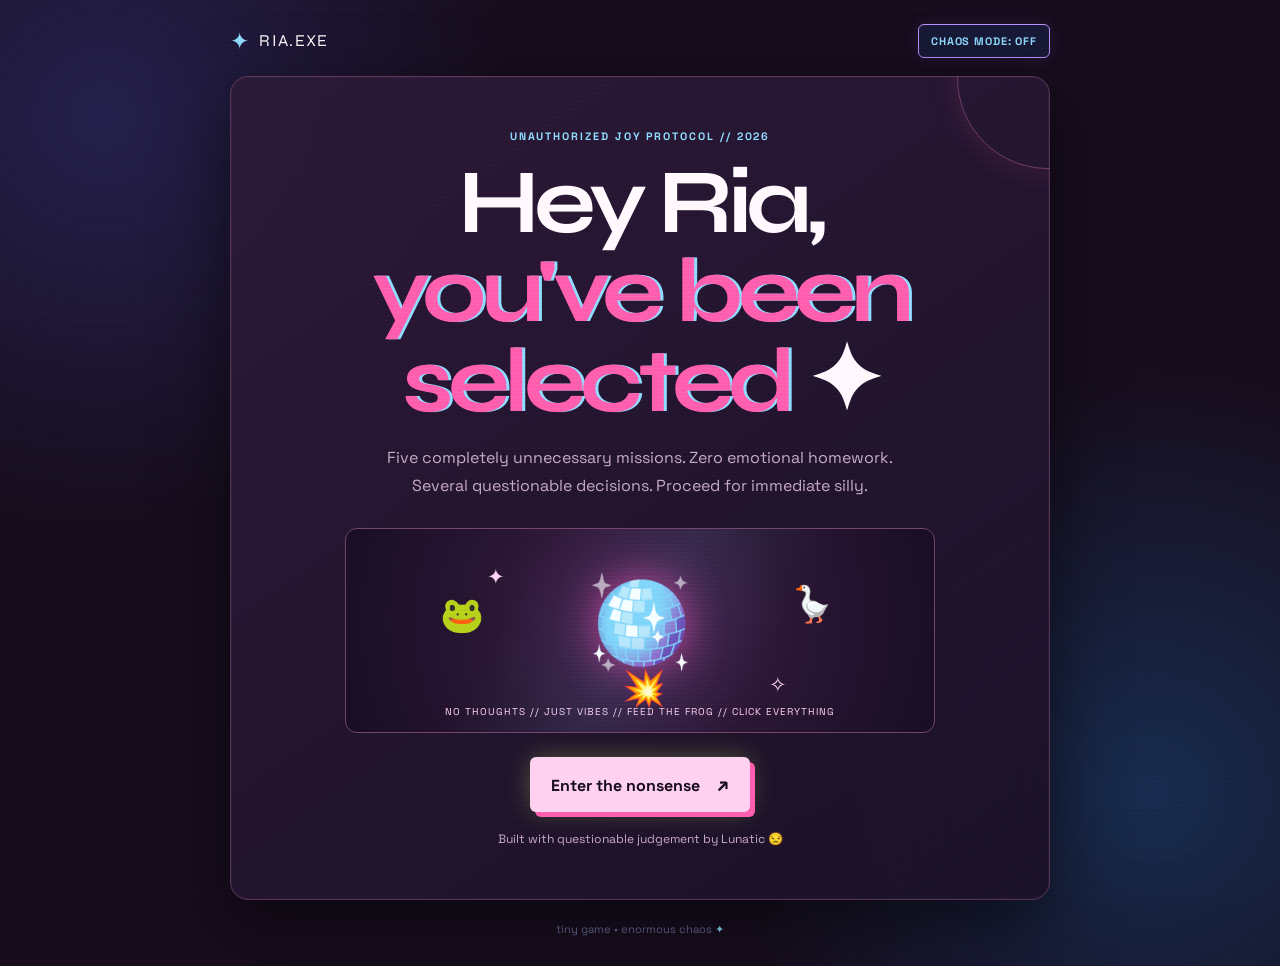
==== index.html @ 19b713a4 "something" ====
<!DOCTYPE html>
<html lang="en">
<head>
  <meta charset="UTF-8" />
  <meta name="viewport" content="width=device-width, initial-scale=1.0" />
  <meta name="theme-color" content="#090b18" />
  <title>Ria's Chaos Reset ✦</title>
  <link rel="stylesheet" href="style.css" />
</head>
<body>
  <div class="scanlines" aria-hidden="true"></div>
  <div class="floating-layer" aria-hidden="true" id="floatingLayer"></div>
  <main class="app">
    <header class="topbar">
      <div class="brand"><span class="brand-icon">✦</span><span>RIA.EXE</span></div>
      <button class="chaos-toggle" id="chaosBtn" type="button" aria-pressed="false">CHAOS MODE: OFF</button>
    </header>

    <section class="hero panel" id="intro">
      <div class="eyebrow">UNAUTHORIZED JOY PROTOCOL // 2026</div>
      <h1>Hey Ria,<br /><span class="glitch" data-text="you've been selected">you've been selected</span> <span class="wave">✦</span></h1>
      <p class="hero-copy">Five completely unnecessary missions. Zero emotional homework. Several questionable decisions. Proceed for immediate silly.</p>
      <div class="hero-art" aria-hidden="true">
        <span class="orbit orbit-one">✦</span><span class="orbit orbit-two">✧</span><span class="planet">🪩</span>
        <span class="hero-emoji e1">🐸</span><span class="hero-emoji e2">🪿</span><span class="hero-emoji e3">💥</span>
        <span class="ticker">NO THOUGHTS // JUST VIBES // FEED THE FROG // CLICK EVERYTHING</span>
      </div>
      <button class="primary" id="startBtn" type="button">Enter the nonsense <span>↗</span></button>
      <p class="tiny-note">Built with questionable judgement by Lunatic 😒</p>
    </section>

    <section class="game panel hidden" id="game">
      <div class="progress-wrap">
        <div class="progress-label"><span id="roundLabel">MISSION 1 OF 5</span><span id="scoreLabel">chaos: 0 ✦</span></div>
        <div class="progress-track"><div id="progressBar"></div></div>
      </div>
      <div class="game-content" id="gameContent"></div>
      <div class="feedback hidden" id="feedback" aria-live="polite"></div>
      <button class="primary hidden" id="nextBtn" type="button">Next questionable mission <span>→</span></button>
    </section>

    <section class="ending panel hidden" id="ending">
      <div class="ending-flower">🏆</div>
      <div class="eyebrow">OFFICIAL DOCUMENT // DO NOT FRAME</div>
      <h2>Ria survived the nonsense.</h2>
      <p class="ending-copy">Against all odds, you clicked things, fed a frog, and made it to the end. This legally questionable certificate confirms your elite status.</p>
      <div class="certificate">
        <div class="certificate-mark">✦ RIA.EXE ✦</div>
        <div class="certificate-title">CERTIFIED<br /><strong>CHAOS ICON</strong></div>
        <p>This certifies that <strong>Kadondi Maria Priscilla</strong> has demonstrated exceptional silliness, snack-based resilience, and advanced internet distraction skills.</p>
        <div class="signature"><span>Lunatic 😒</span><small>Chief Executive of Random Links</small></div>
      </div>
      <div class="link-zone">
        <div class="note-heading">Need another distraction?</div>
        <button class="secondary" id="randomLinkBtn" type="button">Deploy random link 🎲</button>
        <p id="linkStatus" class="link-status" aria-live="polite">The internet is waiting suspiciously.</p>
      </div>
      <p class="final-line">P.S. You are allowed to be a person, not a productivity app. ♡</p>
      <button class="secondary" id="replayBtn" type="button">Run it back ↻</button>
      <button class="text-button" id="confettiBtn" type="button">Cause a tiny incident ✨</button>
    </section>

    <footer>tiny game • enormous chaos <span>✦</span></footer>
  </main>
  <script src="script.js"></script>
</body>
</html>
---- style.css ----
@import url('https://fonts.googleapis.com/css2?family=Space+Grotesk:wght@400;500;600;700&family=Syne:wght@600;700;800&display=swap');

:root { --ink:#fff8fd; --muted:#c5a9c1; --pink:#ff5eae; --cyan:#8edcff; --lime:#ffd1f0; --purple:#b68cff; --bg:#170d1d; --panel:#24152c; --line:#583454; }
* { box-sizing:border-box; }
html { background:var(--bg); }
body { margin:0; min-height:100vh; color:var(--ink); font-family:'Space Grotesk',sans-serif; background:radial-gradient(circle at 8% 12%,#24204c 0,transparent 28%),radial-gradient(circle at 90% 82%,#172b4e 0,transparent 30%),var(--bg); overflow-x:hidden; }
body.chaos { animation:hue-shift 4s linear infinite; }
button { font:inherit; cursor:pointer; }
.scanlines { position:fixed; inset:0; pointer-events:none; z-index:4; opacity:.12; background:repeating-linear-gradient(0deg,transparent 0 3px,#fff 4px); mix-blend-mode:overlay; }
.app { width:min(820px,calc(100% - 28px)); margin:auto; padding:24px 0 30px; position:relative; z-index:1; }
.topbar { display:flex; align-items:center; justify-content:space-between; gap:12px; margin-bottom:18px; }
.brand { display:flex; gap:9px; align-items:center; font-family:'Syne',sans-serif; font-size:1.04rem; letter-spacing:.08em; }
.brand-icon { color:var(--cyan); font-size:1.45rem; animation:spin 6s linear infinite; }
.chaos-toggle { border:1px solid var(--purple); border-radius:6px; background:#171936; color:var(--cyan); padding:9px 12px; font-size:.68rem; font-weight:700; letter-spacing:.08em; box-shadow:0 0 15px #8e6dff22; }
.chaos-toggle.active { color:var(--bg); background:var(--lime); border-color:var(--lime); box-shadow:0 0 22px #c8ff5599; }
.panel { background:linear-gradient(145deg,#2c1938ee,#1a1027ee); border:1px solid var(--line); border-radius:18px; box-shadow:0 20px 70px #0008,0 0 0 1px #ffffff08 inset; padding:clamp(23px,5vw,52px); overflow:hidden; position:relative; }
.panel::before { content:''; position:absolute; width:180px; height:180px; right:-90px; top:-90px; border:1px solid #ff8ac955; border-radius:50%; box-shadow:0 0 30px #ff5eae22; pointer-events:none; }
.hero { text-align:center; }
.eyebrow { color:var(--cyan); font-size:.67rem; letter-spacing:.18em; font-weight:700; }
h1,h2 { font-family:'Syne',sans-serif; letter-spacing:-.06em; }
h1 { font-size:clamp(2.7rem,10vw,5.7rem); line-height:.98; margin:15px 0 18px; }
.glitch { color:var(--pink); position:relative; text-shadow:3px 0 var(--cyan); }
.hero-copy,.ending-copy { max-width:540px; margin:0 auto; color:var(--muted); line-height:1.75; }
.hero-art { height:205px; max-width:590px; margin:28px auto 24px; border:1px solid #704267; background:radial-gradient(circle at 50% 45%,#4a2454,#291633 48%,#180d25); border-radius:12px; position:relative; overflow:hidden; }
.hero-art::after { content:''; position:absolute; inset:0; background:linear-gradient(120deg,transparent 30%,#5de7ff12 50%,transparent 70%); animation:scan 3s linear infinite; }
.planet { position:absolute; inset:36px 0 auto; font-size:5.5rem; filter:drop-shadow(0 0 20px #ff4fb3aa); animation:float 3s ease-in-out infinite; }
.hero-emoji { position:absolute; z-index:1; font-size:2.2rem; animation:float 2.4s ease-in-out infinite; }.e1{left:16%;top:63px}.e2{right:17%;top:52px;animation-delay:.4s}.e3{left:47%;bottom:22px;animation-delay:.8s}
.orbit { position:absolute; color:var(--lime); font-size:1.3rem; animation:spin 5s linear infinite; }.orbit-one{left:24%;top:35px}.orbit-two{right:25%;bottom:34px;animation-direction:reverse}
.ticker { position:absolute; bottom:14px; left:0; width:100%; color:var(--lime); font-size:.62rem; letter-spacing:.1em; white-space:nowrap; animation:marquee 12s linear infinite; }
.primary,.secondary { border:0; border-radius:6px; padding:15px 21px; font-weight:700; transition:.18s; }
.primary { color:var(--bg); background:var(--lime); min-width:220px; box-shadow:5px 5px 0 var(--pink),0 0 25px #c8ff5544; }.primary span{margin-left:13px;font-size:1.2rem}.primary:hover,.secondary:hover{transform:translate(-2px,-2px);box-shadow:8px 8px 0 var(--pink),0 0 30px #c8ff5577}
.tiny-note,.final-line,.link-status { color:var(--muted); font-size:.76rem; }.tiny-note{margin:19px 0 0}.hidden{display:none!important}
.progress-label { display:flex; justify-content:space-between; gap:12px; color:var(--muted); font-size:.68rem; letter-spacing:.1em; font-weight:700; }.progress-track{height:8px;background:#1a1d39;margin-top:11px;border-radius:20px;overflow:hidden}.progress-track div{height:100%;background:linear-gradient(90deg,var(--pink),var(--cyan),var(--lime));transition:width .4s ease}
.game-content { padding:34px 0 22px; }.round-kicker{color:var(--pink);font-size:.7rem;letter-spacing:.13em;font-weight:700}.question{font-size:clamp(1.7rem,5vw,2.7rem);line-height:1.08;margin:11px 0}.hint{color:var(--muted);line-height:1.6;margin:0 0 24px}.choices{display:grid;grid-template-columns:repeat(2,minmax(0,1fr));gap:13px}.choice{min-height:94px;text-align:left;padding:17px;border-radius:9px;border:1px solid var(--line);color:var(--ink);background:#151832;transition:.18s;line-height:1.4}.choice:hover{border-color:var(--cyan);background:#1b2143;transform:translateY(-3px);box-shadow:0 9px 0 #5de7ff22}.choice .emoji{display:block;font-size:1.8rem;margin-bottom:8px}.choice.selected{border-color:var(--lime);box-shadow:inset 0 0 0 1px var(--lime),0 0 16px #c8ff5533}
.feedback{background:#181b39;border:1px solid #ff4fb366;border-left:4px solid var(--pink);padding:16px 18px;line-height:1.6;margin:0 0 20px;animation:pop .25s ease-out}.feedback strong{color:var(--lime)}#nextBtn{display:block;margin-left:auto}
.mini-game{background:#0d1022;border:1px dashed #5de7ff66;border-radius:12px;padding:25px;text-align:center}.tap-target{border:2px solid var(--pink);border-radius:50%;background:#27204d;font-size:4rem;width:130px;height:130px;box-shadow:0 0 25px #ff4fb366;transition:.1s}.tap-target:active{transform:scale(.84) rotate(-8deg)}.tap-count{margin-top:14px;color:var(--cyan);font-size:.85rem}
.meter{height:16px;background:#202343;border-radius:4px;overflow:hidden;margin:22px 0 12px}.meter div{height:100%;width:0;background:linear-gradient(90deg,var(--pink),var(--lime));transition:width .2s}.meter-label{color:var(--muted);font-size:.8rem}
.reaction-zone{height:150px;position:relative;background:#0b0d1c;border-radius:9px;border:1px solid var(--line);margin-top:16px}.reaction-btn{position:absolute;border:0;border-radius:50%;background:var(--pink);font-size:1.8rem;width:70px;height:70px;box-shadow:0 0 20px #ff4fb399}
.certificate{margin:24px auto;background:#151832;border:2px solid var(--lime);padding:25px;max-width:570px;box-shadow:8px 8px 0 #ff4fb3;transform:rotate(-1deg)}.certificate-mark{color:var(--cyan);font-size:.7rem;letter-spacing:.18em}.certificate-title{font-family:'Syne',sans-serif;font-size:2rem;color:var(--pink);margin:18px 0}.certificate-title strong{color:var(--lime)}.certificate p{color:var(--muted);line-height:1.7}.signature{border-top:1px solid var(--line);margin-top:20px;padding-top:13px;text-align:right}.signature span{display:block;color:var(--pink);font-family:'Syne',sans-serif}.signature small{color:var(--muted)}
.link-zone{border-top:1px solid var(--line);padding-top:20px;margin-top:32px}.note-heading{font-weight:700;color:var(--cyan);margin-bottom:13px}.secondary{background:var(--purple);color:white;box-shadow:5px 5px 0 var(--cyan)}.link-status{min-height:18px}.text-button{display:block;margin:14px auto 0;border:0;background:transparent;color:var(--pink);font-weight:700;padding:10px}footer{text-align:center;color:#666b93;font-size:.7rem;padding:22px 0 0}footer span{color:var(--cyan)}.petal{position:fixed;top:-30px;pointer-events:none;z-index:5;animation:fall linear forwards}
+@keyframes float{0%,100%{transform:translateY(0)}50%{transform:translateY(-10px)}}@keyframes pop{from{opacity:0;transform:translateY(8px)}to{opacity:1;transform:translateY(0)}}@keyframes fall{to{transform:translateY(110vh) rotate(620deg);opacity:0}}@keyframes spin{to{transform:rotate(360deg)}}@keyframes scan{to{transform:translateX(100%)}}@keyframes marquee{to{transform:translateX(-20%)}}@keyframes hue-shift{0%,100%{filter:hue-rotate(0)}50%{filter:hue-rotate(35deg)}}
+@media(max-width:520px){.app{width:min(100% - 18px,820px);padding-top:15px}.topbar{align-items:flex-start}.chaos-toggle{font-size:.58rem;padding:8px}.panel{padding:24px 17px;border-radius:13px}h1{font-size:clamp(2.5rem,13vw,4rem)}.hero-art{height:170px}.planet{font-size:4.5rem}.choices{grid-template-columns:1fr}.choice{min-height:78px}.certificate{padding:19px;box-shadow:5px 5px 0 #ff4fb3}.certificate-title{font-size:1.55rem}.reaction-zone{height:180px}}
+@media(prefers-reduced-motion:reduce){*,*::before,*::after{animation-duration:.01ms!important;transition-duration:.01ms!important}}
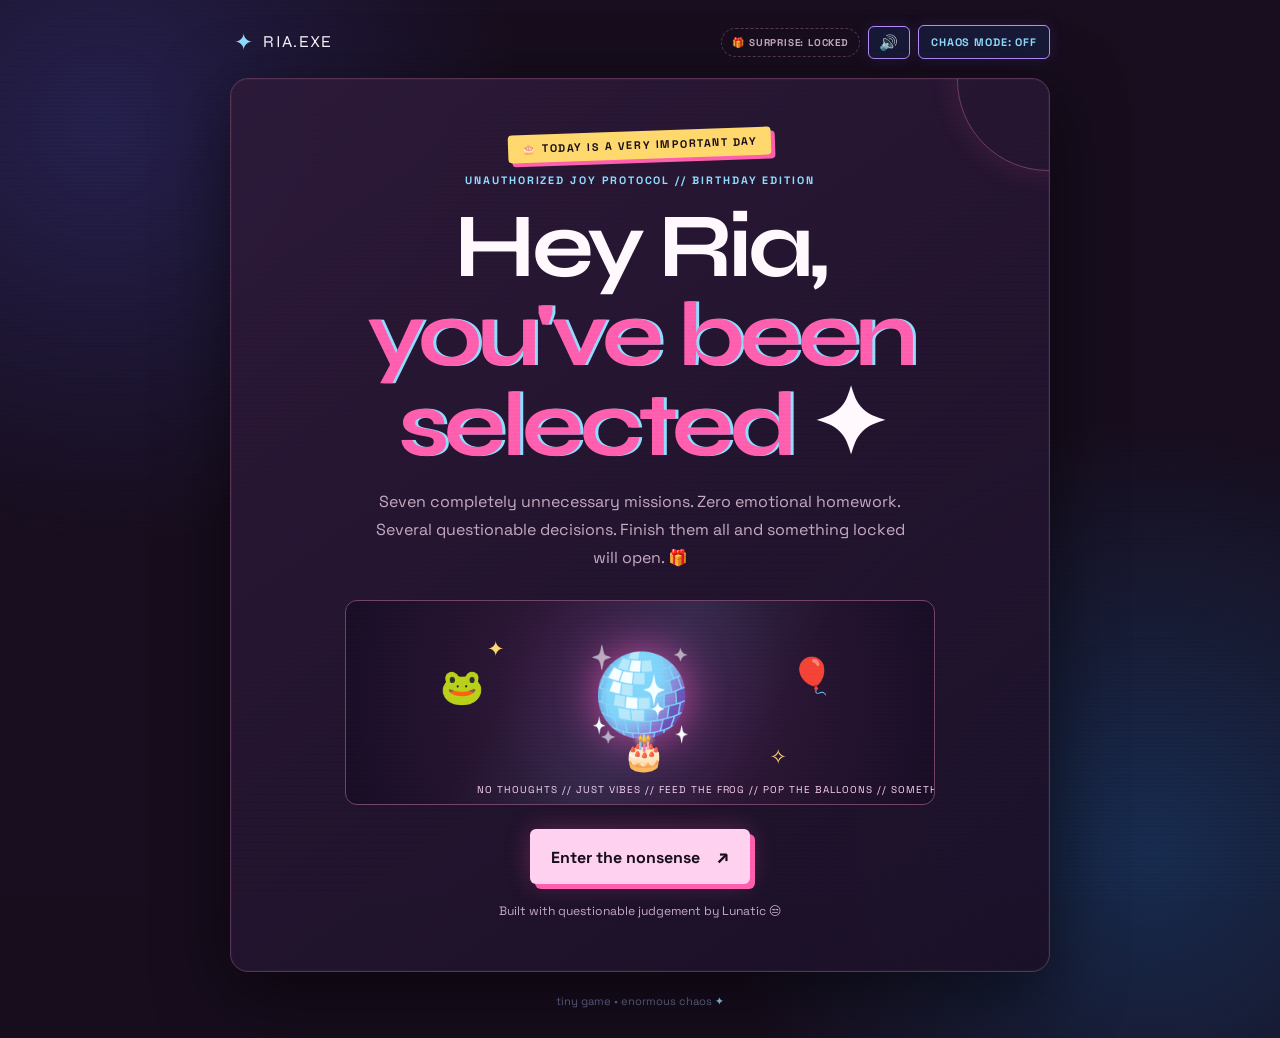
==== commit 42636774: "ria bd addition" ====
--- a/index.html
+++ b/index.html
@@ -3,35 +3,44 @@
 <head>
   <meta charset="UTF-8" />
   <meta name="viewport" content="width=device-width, initial-scale=1.0" />
-  <meta name="theme-color" content="#090b18" />
-  <title>Ria's Chaos Reset ✦</title>
+  <meta name="theme-color" content="#170d1d" />
+  <title>Ria's Birthday Chaos Reset 🎂✦</title>
   <link rel="stylesheet" href="style.css" />
 </head>
 <body>
   <div class="scanlines" aria-hidden="true"></div>
   <div class="floating-layer" aria-hidden="true" id="floatingLayer"></div>
+  <canvas id="fx" aria-hidden="true"></canvas>
+
   <main class="app">
     <header class="topbar">
-      <div class="brand"><span class="brand-icon">✦</span><span>RIA.EXE</span></div>
-      <button class="chaos-toggle" id="chaosBtn" type="button" aria-pressed="false">CHAOS MODE: OFF</button>
+      <button class="brand" id="brandBtn" type="button" aria-label="RIA.EXE"><span class="brand-icon">✦</span><span>RIA.EXE</span></button>
+      <div class="topbar-right">
+        <span class="chip" id="giftChip">🎁 SURPRISE: LOCKED</span>
+        <button class="icon-btn" id="soundBtn" type="button" aria-pressed="false" aria-label="Toggle sound" title="Sound on/off">🔊</button>
+        <button class="chaos-toggle" id="chaosBtn" type="button" aria-pressed="false">CHAOS MODE: OFF</button>
+      </div>
     </header>
 
+    <!-- INTRO -->
     <section class="hero panel" id="intro">
-      <div class="eyebrow">UNAUTHORIZED JOY PROTOCOL // 2026</div>
-      <h1>Hey Ria,<br /><span class="glitch" data-text="you've been selected">you've been selected</span> <span class="wave">✦</span></h1>
-      <p class="hero-copy">Five completely unnecessary missions. Zero emotional homework. Several questionable decisions. Proceed for immediate silly.</p>
+      <div class="ribbon">🎂 TODAY IS A VERY IMPORTANT DAY</div>
+      <div class="eyebrow">UNAUTHORIZED JOY PROTOCOL // BIRTHDAY EDITION</div>
+      <h1>Hey Ria,<br /><span class="glitch">you've been selected</span> <span class="wave">✦</span></h1>
+      <p class="hero-copy">Seven completely unnecessary missions. Zero emotional homework. Several questionable decisions. Finish them all and something locked will open. 🎁</p>
       <div class="hero-art" aria-hidden="true">
         <span class="orbit orbit-one">✦</span><span class="orbit orbit-two">✧</span><span class="planet">🪩</span>
-        <span class="hero-emoji e1">🐸</span><span class="hero-emoji e2">🪿</span><span class="hero-emoji e3">💥</span>
-        <span class="ticker">NO THOUGHTS // JUST VIBES // FEED THE FROG // CLICK EVERYTHING</span>
+        <span class="hero-emoji e1">🐸</span><span class="hero-emoji e2">🎈</span><span class="hero-emoji e3">🎂</span>
+        <span class="ticker">NO THOUGHTS // JUST VIBES // FEED THE FROG // POP THE BALLOONS // SOMETHING IS LOCKED 🎁 // CLICK EVERYTHING</span>
       </div>
       <button class="primary" id="startBtn" type="button">Enter the nonsense <span>↗</span></button>
       <p class="tiny-note">Built with questionable judgement by Lunatic 😒</p>
     </section>
 
+    <!-- MISSIONS -->
     <section class="game panel hidden" id="game">
       <div class="progress-wrap">
-        <div class="progress-label"><span id="roundLabel">MISSION 1 OF 5</span><span id="scoreLabel">chaos: 0 ✦</span></div>
+        <div class="progress-label"><span id="roundLabel">MISSION 1 OF 7</span><span id="scoreLabel">chaos: 0 ✦</span></div>
         <div class="progress-track"><div id="progressBar"></div></div>
       </div>
       <div class="game-content" id="gameContent"></div>
@@ -39,29 +48,68 @@
       <button class="primary hidden" id="nextBtn" type="button">Next questionable mission <span>→</span></button>
     </section>
 
-    <section class="ending panel hidden" id="ending">
-      <div class="ending-flower">🏆</div>
-      <div class="eyebrow">OFFICIAL DOCUMENT // DO NOT FRAME</div>
-      <h2>Ria survived the nonsense.</h2>
-      <p class="ending-copy">Against all odds, you clicked things, fed a frog, and made it to the end. This legally questionable certificate confirms your elite status.</p>
-      <div class="certificate">
-        <div class="certificate-mark">✦ RIA.EXE ✦</div>
-        <div class="certificate-title">CERTIFIED<br /><strong>CHAOS ICON</strong></div>
-        <p>This certifies that <strong>Kadondi Maria Priscilla</strong> has demonstrated exceptional silliness, snack-based resilience, and advanced internet distraction skills.</p>
-        <div class="signature"><span>Lunatic 😒</span><small>Chief Executive of Random Links</small></div>
+    <!-- SURPRISE: GIFT + CAKE -->
+    <section class="gift panel hidden" id="gift">
+      <div id="giftStage">
+        <div class="eyebrow">SURPRISE PROTOCOL // CLEARANCE GRANTED</div>
+        <h2>You unlocked something. 🔓</h2>
+        <p class="hero-copy">All seven missions complete. The file is locked with a very serious ribbon. Tap the box to open it.</p>
+        <button class="giftbox" id="giftBox" type="button" data-level="0" aria-label="Open the gift">🎁</button>
+        <div class="tap-count" id="giftCount">tap to open · 0 / 3</div>
       </div>
-      <div class="link-zone">
-        <div class="note-heading">Need another distraction?</div>
-        <button class="secondary" id="randomLinkBtn" type="button">Deploy random link 🎲</button>
-        <p id="linkStatus" class="link-status" aria-live="polite">The internet is waiting suspiciously.</p>
+
+      <div id="cakeStage" class="hidden">
+        <div class="eyebrow">OFFICIAL BIRTHDAY PROCEDURE</div>
+        <h2 id="cakeTitle">Make a wish, Ria. 🕯️</h2>
+        <div class="cake" id="cake" aria-label="Birthday cake">
+          <div class="candles" id="candles"></div>
+          <div class="tier t1"></div>
+          <div class="tier t2"></div>
+          <div class="tier t3"></div>
+          <div class="plate"></div>
+        </div>
+        <p class="hero-copy" id="cakeHint">Tap each candle to blow it out. Or press the mic button and blow for real.</p>
+        <button class="secondary" id="micBtn" type="button">Blow for real 🎤</button>
       </div>
-      <p class="final-line">P.S. You are allowed to be a person, not a productivity app. ♡</p>
-      <button class="secondary" id="replayBtn" type="button">Run it back ↻</button>
-      <button class="text-button" id="confettiBtn" type="button">Cause a tiny incident ✨</button>
+    </section>
+
+    <!-- PARTY -->
+    <section class="party panel hidden" id="party">
+      <div class="ending-flower">🎉</div>
+      <div class="eyebrow">TRANSMISSION FROM LUNATIC // PRIORITY: MAXIMUM</div>
+      <h2 id="partyTitle">Happy Birthday, Ria!</h2>
+      <div class="letter" id="letter" aria-live="polite" title="Tap to skip the typing"></div>
+
+      <div id="partyRest" class="hidden">
+        <div class="note-heading">🎟️ Your birthday vouchers <small>(tap to redeem)</small></div>
+        <div class="vouchers" id="vouchers"></div>
+
+        <div class="certificate">
+          <div class="certificate-mark">✦ RIA.EXE ✦ BIRTHDAY EDITION ✦</div>
+          <div class="certificate-title">CERTIFIED<br /><strong>CHAOS ICON</strong></div>
+          <p id="certText"></p>
+          <div class="signature"><span>Lunatic 😒</span><small>Chief Executive of Random Links</small></div>
+        </div>
+
+        <div class="link-zone">
+          <div class="note-heading">Need another distraction?</div>
+          <button class="secondary" id="randomLinkBtn" type="button">Deploy random link 🎲</button>
+          <p id="linkStatus" class="link-status" aria-live="polite">The internet is waiting suspiciously.</p>
+        </div>
+
+        <p class="final-line">P.S. You are allowed to be a person, not a productivity app. ♡</p>
+        <div class="btn-row">
+          <button class="secondary" id="songBtn" type="button">Play the song 🎵</button>
+          <button class="secondary" id="fireworksBtn" type="button">Fireworks 🎆</button>
+          <button class="secondary" id="replayBtn" type="button">Run it back ↻</button>
+        </div>
+        <button class="text-button" id="confettiBtn" type="button">Cause a tiny incident ✨</button>
+      </div>
     </section>
 
     <footer>tiny game • enormous chaos <span>✦</span></footer>
   </main>
+  <noscript><p style="color:#fff;text-align:center">This little game needs JavaScript. Please enable it. 🐸</p></noscript>
   <script src="script.js"></script>
 </body>
 </html>
--- a/style.css
+++ b/style.css
@@ -1,43 +1,208 @@
 @import url('https://fonts.googleapis.com/css2?family=Space+Grotesk:wght@400;500;600;700&family=Syne:wght@600;700;800&display=swap');
 
-:root { --ink:#fff8fd; --muted:#c5a9c1; --pink:#ff5eae; --cyan:#8edcff; --lime:#ffd1f0; --purple:#b68cff; --bg:#170d1d; --panel:#24152c; --line:#583454; }
+:root {
+  --ink:#fff8fd; --muted:#c5a9c1; --pink:#ff5eae; --cyan:#8edcff; --lime:#ffd1f0;
+  --purple:#b68cff; --gold:#ffd86b; --bg:#170d1d; --panel:#24152c; --line:#583454;
+}
 * { box-sizing:border-box; }
 html { background:var(--bg); }
-body { margin:0; min-height:100vh; color:var(--ink); font-family:'Space Grotesk',sans-serif; background:radial-gradient(circle at 8% 12%,#24204c 0,transparent 28%),radial-gradient(circle at 90% 82%,#172b4e 0,transparent 30%),var(--bg); overflow-x:hidden; }
-body.chaos { animation:hue-shift 4s linear infinite; }
-button { font:inherit; cursor:pointer; }
-.scanlines { position:fixed; inset:0; pointer-events:none; z-index:4; opacity:.12; background:repeating-linear-gradient(0deg,transparent 0 3px,#fff 4px); mix-blend-mode:overlay; }
+body {
+  margin:0; min-height:100vh; color:var(--ink); overflow-x:hidden;
+  font-family:'Space Grotesk',system-ui,sans-serif;
+  background:radial-gradient(circle at 8% 12%,#24204c 0,transparent 28%),
+             radial-gradient(circle at 90% 82%,#172b4e 0,transparent 30%),var(--bg);
+}
+/* hue-shift goes on .app (not body) so fixed-position effects keep working */
+body.chaos .app { animation:hue-shift 4s linear infinite; }
+body.chaos .choice:nth-child(odd), body.chaos .mcard:nth-child(3n) { animation:wiggle .5s ease-in-out infinite; }
+button { font:inherit; cursor:pointer; color:inherit; }
+button:focus-visible { outline:3px solid var(--cyan); outline-offset:3px; }
+.hidden { display:none !important; }
+
+.scanlines { position:fixed; inset:0; pointer-events:none; z-index:4; opacity:.08;
+  background:repeating-linear-gradient(0deg,transparent 0 3px,#fff 4px); mix-blend-mode:overlay; }
+#fx { position:fixed; inset:0; width:100vw; height:100vh; pointer-events:none; z-index:6; }
+.petal { position:fixed; top:-30px; pointer-events:none; z-index:5; animation:fall linear forwards; }
+
 .app { width:min(820px,calc(100% - 28px)); margin:auto; padding:24px 0 30px; position:relative; z-index:1; }
-.topbar { display:flex; align-items:center; justify-content:space-between; gap:12px; margin-bottom:18px; }
-.brand { display:flex; gap:9px; align-items:center; font-family:'Syne',sans-serif; font-size:1.04rem; letter-spacing:.08em; }
+
+/* top bar */
+.topbar { display:flex; align-items:center; justify-content:space-between; gap:10px; margin-bottom:18px; flex-wrap:wrap; }
+.topbar-right { display:flex; align-items:center; gap:8px; flex-wrap:wrap; }
+.brand { display:flex; gap:9px; align-items:center; font-family:'Syne',sans-serif; font-size:1.04rem; letter-spacing:.08em; background:none; border:0; padding:4px; }
 .brand-icon { color:var(--cyan); font-size:1.45rem; animation:spin 6s linear infinite; }
-.chaos-toggle { border:1px solid var(--purple); border-radius:6px; background:#171936; color:var(--cyan); padding:9px 12px; font-size:.68rem; font-weight:700; letter-spacing:.08em; box-shadow:0 0 15px #8e6dff22; }
-.chaos-toggle.active { color:var(--bg); background:var(--lime); border-color:var(--lime); box-shadow:0 0 22px #c8ff5599; }
-.panel { background:linear-gradient(145deg,#2c1938ee,#1a1027ee); border:1px solid var(--line); border-radius:18px; box-shadow:0 20px 70px #0008,0 0 0 1px #ffffff08 inset; padding:clamp(23px,5vw,52px); overflow:hidden; position:relative; }
+.chip { font-size:.62rem; letter-spacing:.08em; font-weight:700; color:var(--muted); border:1px dashed var(--line); border-radius:99px; padding:7px 10px; white-space:nowrap; }
+.chip.open { color:var(--bg); background:var(--gold); border:1px solid var(--gold); animation:pop .4s ease-out; }
+.icon-btn, .chaos-toggle { border:1px solid var(--purple); border-radius:6px; background:#171936; color:var(--cyan); padding:9px 12px; font-size:.68rem; font-weight:700; letter-spacing:.08em; box-shadow:0 0 15px #8e6dff22; }
+.icon-btn { font-size:.95rem; padding:6px 10px; }
+.chaos-toggle.active { color:var(--bg); background:var(--lime); border-color:var(--lime); box-shadow:0 0 22px #ff5eae88; }
+
+/* panels */
+.panel { background:linear-gradient(145deg,#2c1938ee,#1a1027ee); border:1px solid var(--line); border-radius:18px;
+  box-shadow:0 20px 70px #0008,0 0 0 1px #ffffff08 inset; padding:clamp(23px,5vw,52px); overflow:hidden; position:relative; }
 .panel::before { content:''; position:absolute; width:180px; height:180px; right:-90px; top:-90px; border:1px solid #ff8ac955; border-radius:50%; box-shadow:0 0 30px #ff5eae22; pointer-events:none; }
-.hero { text-align:center; }
+.hero, .gift, .party { text-align:center; }
 .eyebrow { color:var(--cyan); font-size:.67rem; letter-spacing:.18em; font-weight:700; }
-h1,h2 { font-family:'Syne',sans-serif; letter-spacing:-.06em; }
+.ribbon { display:inline-block; margin-bottom:14px; padding:7px 14px; font-size:.68rem; letter-spacing:.14em; font-weight:700; color:var(--bg); background:var(--gold); border-radius:4px; box-shadow:4px 4px 0 var(--pink); transform:rotate(-2deg); }
+h1,h2,h3 { font-family:'Syne',sans-serif; letter-spacing:-.05em; }
 h1 { font-size:clamp(2.7rem,10vw,5.7rem); line-height:.98; margin:15px 0 18px; }
+h2 { font-size:clamp(1.7rem,5vw,2.7rem); line-height:1.08; margin:11px 0; }
 .glitch { color:var(--pink); position:relative; text-shadow:3px 0 var(--cyan); }
-.hero-copy,.ending-copy { max-width:540px; margin:0 auto; color:var(--muted); line-height:1.75; }
+.hero-copy { max-width:540px; margin:0 auto 14px; color:var(--muted); line-height:1.75; }
+
 .hero-art { height:205px; max-width:590px; margin:28px auto 24px; border:1px solid #704267; background:radial-gradient(circle at 50% 45%,#4a2454,#291633 48%,#180d25); border-radius:12px; position:relative; overflow:hidden; }
 .hero-art::after { content:''; position:absolute; inset:0; background:linear-gradient(120deg,transparent 30%,#5de7ff12 50%,transparent 70%); animation:scan 3s linear infinite; }
 .planet { position:absolute; inset:36px 0 auto; font-size:5.5rem; filter:drop-shadow(0 0 20px #ff4fb3aa); animation:float 3s ease-in-out infinite; }
-.hero-emoji { position:absolute; z-index:1; font-size:2.2rem; animation:float 2.4s ease-in-out infinite; }.e1{left:16%;top:63px}.e2{right:17%;top:52px;animation-delay:.4s}.e3{left:47%;bottom:22px;animation-delay:.8s}
-.orbit { position:absolute; color:var(--lime); font-size:1.3rem; animation:spin 5s linear infinite; }.orbit-one{left:24%;top:35px}.orbit-two{right:25%;bottom:34px;animation-direction:reverse}
-.ticker { position:absolute; bottom:14px; left:0; width:100%; color:var(--lime); font-size:.62rem; letter-spacing:.1em; white-space:nowrap; animation:marquee 12s linear infinite; }
+.hero-emoji { position:absolute; z-index:1; font-size:2.2rem; animation:float 2.4s ease-in-out infinite; }
+.e1{left:16%;top:63px} .e2{right:17%;top:52px;animation-delay:.4s} .e3{left:47%;bottom:30px;animation-delay:.8s}
+.orbit { position:absolute; color:var(--gold); font-size:1.3rem; animation:spin 5s linear infinite; }
+.orbit-one{left:24%;top:35px} .orbit-two{right:25%;bottom:34px;animation-direction:reverse}
+.ticker { position:absolute; bottom:8px; left:0; width:160%; color:var(--lime); font-size:.62rem; letter-spacing:.1em; white-space:nowrap; animation:marquee 16s linear infinite; }
+
+/* buttons */
 .primary,.secondary { border:0; border-radius:6px; padding:15px 21px; font-weight:700; transition:.18s; }
-.primary { color:var(--bg); background:var(--lime); min-width:220px; box-shadow:5px 5px 0 var(--pink),0 0 25px #c8ff5544; }.primary span{margin-left:13px;font-size:1.2rem}.primary:hover,.secondary:hover{transform:translate(-2px,-2px);box-shadow:8px 8px 0 var(--pink),0 0 30px #c8ff5577}
-.tiny-note,.final-line,.link-status { color:var(--muted); font-size:.76rem; }.tiny-note{margin:19px 0 0}.hidden{display:none!important}
-.progress-label { display:flex; justify-content:space-between; gap:12px; color:var(--muted); font-size:.68rem; letter-spacing:.1em; font-weight:700; }.progress-track{height:8px;background:#1a1d39;margin-top:11px;border-radius:20px;overflow:hidden}.progress-track div{height:100%;background:linear-gradient(90deg,var(--pink),var(--cyan),var(--lime));transition:width .4s ease}
-.game-content { padding:34px 0 22px; }.round-kicker{color:var(--pink);font-size:.7rem;letter-spacing:.13em;font-weight:700}.question{font-size:clamp(1.7rem,5vw,2.7rem);line-height:1.08;margin:11px 0}.hint{color:var(--muted);line-height:1.6;margin:0 0 24px}.choices{display:grid;grid-template-columns:repeat(2,minmax(0,1fr));gap:13px}.choice{min-height:94px;text-align:left;padding:17px;border-radius:9px;border:1px solid var(--line);color:var(--ink);background:#151832;transition:.18s;line-height:1.4}.choice:hover{border-color:var(--cyan);background:#1b2143;transform:translateY(-3px);box-shadow:0 9px 0 #5de7ff22}.choice .emoji{display:block;font-size:1.8rem;margin-bottom:8px}.choice.selected{border-color:var(--lime);box-shadow:inset 0 0 0 1px var(--lime),0 0 16px #c8ff5533}
-.feedback{background:#181b39;border:1px solid #ff4fb366;border-left:4px solid var(--pink);padding:16px 18px;line-height:1.6;margin:0 0 20px;animation:pop .25s ease-out}.feedback strong{color:var(--lime)}#nextBtn{display:block;margin-left:auto}
-.mini-game{background:#0d1022;border:1px dashed #5de7ff66;border-radius:12px;padding:25px;text-align:center}.tap-target{border:2px solid var(--pink);border-radius:50%;background:#27204d;font-size:4rem;width:130px;height:130px;box-shadow:0 0 25px #ff4fb366;transition:.1s}.tap-target:active{transform:scale(.84) rotate(-8deg)}.tap-count{margin-top:14px;color:var(--cyan);font-size:.85rem}
-.meter{height:16px;background:#202343;border-radius:4px;overflow:hidden;margin:22px 0 12px}.meter div{height:100%;width:0;background:linear-gradient(90deg,var(--pink),var(--lime));transition:width .2s}.meter-label{color:var(--muted);font-size:.8rem}
-.reaction-zone{height:150px;position:relative;background:#0b0d1c;border-radius:9px;border:1px solid var(--line);margin-top:16px}.reaction-btn{position:absolute;border:0;border-radius:50%;background:var(--pink);font-size:1.8rem;width:70px;height:70px;box-shadow:0 0 20px #ff4fb399}
-.certificate{margin:24px auto;background:#151832;border:2px solid var(--lime);padding:25px;max-width:570px;box-shadow:8px 8px 0 #ff4fb3;transform:rotate(-1deg)}.certificate-mark{color:var(--cyan);font-size:.7rem;letter-spacing:.18em}.certificate-title{font-family:'Syne',sans-serif;font-size:2rem;color:var(--pink);margin:18px 0}.certificate-title strong{color:var(--lime)}.certificate p{color:var(--muted);line-height:1.7}.signature{border-top:1px solid var(--line);margin-top:20px;padding-top:13px;text-align:right}.signature span{display:block;color:var(--pink);font-family:'Syne',sans-serif}.signature small{color:var(--muted)}
-.link-zone{border-top:1px solid var(--line);padding-top:20px;margin-top:32px}.note-heading{font-weight:700;color:var(--cyan);margin-bottom:13px}.secondary{background:var(--purple);color:white;box-shadow:5px 5px 0 var(--cyan)}.link-status{min-height:18px}.text-button{display:block;margin:14px auto 0;border:0;background:transparent;color:var(--pink);font-weight:700;padding:10px}footer{text-align:center;color:#666b93;font-size:.7rem;padding:22px 0 0}footer span{color:var(--cyan)}.petal{position:fixed;top:-30px;pointer-events:none;z-index:5;animation:fall linear forwards}
-+@keyframes float{0%,100%{transform:translateY(0)}50%{transform:translateY(-10px)}}@keyframes pop{from{opacity:0;transform:translateY(8px)}to{opacity:1;transform:translateY(0)}}@keyframes fall{to{transform:translateY(110vh) rotate(620deg);opacity:0}}@keyframes spin{to{transform:rotate(360deg)}}@keyframes scan{to{transform:translateX(100%)}}@keyframes marquee{to{transform:translateX(-20%)}}@keyframes hue-shift{0%,100%{filter:hue-rotate(0)}50%{filter:hue-rotate(35deg)}}
-+@media(max-width:520px){.app{width:min(100% - 18px,820px);padding-top:15px}.topbar{align-items:flex-start}.chaos-toggle{font-size:.58rem;padding:8px}.panel{padding:24px 17px;border-radius:13px}h1{font-size:clamp(2.5rem,13vw,4rem)}.hero-art{height:170px}.planet{font-size:4.5rem}.choices{grid-template-columns:1fr}.choice{min-height:78px}.certificate{padding:19px;box-shadow:5px 5px 0 #ff4fb3}.certificate-title{font-size:1.55rem}.reaction-zone{height:180px}}
-+@media(prefers-reduced-motion:reduce){*,*::before,*::after{animation-duration:.01ms!important;transition-duration:.01ms!important}}
+.primary { color:var(--bg); background:var(--lime); min-width:220px; box-shadow:5px 5px 0 var(--pink),0 0 25px #ff5eae44; }
+.primary span { margin-left:13px; font-size:1.2rem; }
+.primary:hover,.secondary:hover { transform:translate(-2px,-2px); box-shadow:8px 8px 0 var(--pink),0 0 30px #ff5eae77; }
+.secondary { background:var(--purple); color:white; box-shadow:5px 5px 0 var(--cyan); }
+.secondary:hover { box-shadow:8px 8px 0 var(--cyan),0 0 30px #8edcff55; }
+.btn-row { display:flex; flex-wrap:wrap; gap:14px; justify-content:center; margin-top:12px; }
+.text-button { display:block; margin:14px auto 0; border:0; background:transparent; color:var(--pink); font-weight:700; padding:10px; }
+.tiny-note,.final-line,.link-status { color:var(--muted); font-size:.76rem; }
+.tiny-note { margin:19px 0 0; }
+
+/* missions */
+.progress-label { display:flex; justify-content:space-between; gap:12px; color:var(--muted); font-size:.68rem; letter-spacing:.1em; font-weight:700; }
+.progress-track { height:8px; background:#1a1d39; margin-top:11px; border-radius:20px; overflow:hidden; }
+.progress-track div { height:100%; background:linear-gradient(90deg,var(--pink),var(--cyan),var(--gold)); transition:width .4s ease; }
+.game-content { padding:34px 0 22px; }
+.round-kicker { color:var(--pink); font-size:.7rem; letter-spacing:.13em; font-weight:700; }
+.question { font-size:clamp(1.7rem,5vw,2.7rem); line-height:1.08; margin:11px 0; }
+.hint { color:var(--muted); line-height:1.6; margin:0 0 24px; }
+.choices { display:grid; grid-template-columns:repeat(2,minmax(0,1fr)); gap:13px; }
+.choice { min-height:94px; text-align:left; padding:17px; border-radius:9px; border:1px solid var(--line); color:var(--ink); background:#151832; transition:.18s; line-height:1.4; }
+.choice:hover { border-color:var(--cyan); background:#1b2143; transform:translateY(-3px); box-shadow:0 9px 0 #5de7ff22; }
+.choice .emoji { display:block; font-size:1.8rem; margin-bottom:8px; }
+.choice.selected { border-color:var(--gold); box-shadow:inset 0 0 0 1px var(--gold),0 0 16px #ffd86b33; }
+.feedback { background:#181b39; border:1px solid #ff4fb366; border-left:4px solid var(--pink); padding:16px 18px; line-height:1.6; margin:0 0 20px; animation:pop .25s ease-out; }
+#nextBtn { display:block; margin-left:auto; }
+.mini-game { position:relative; background:#0d1022; border:1px dashed #5de7ff66; border-radius:12px; padding:25px; text-align:center; overflow:hidden; }
+.tap-target { border:2px solid var(--pink); border-radius:50%; background:#27204d; font-size:4rem; width:130px; height:130px; box-shadow:0 0 25px #ff4fb366; transition:.1s; user-select:none; touch-action:manipulation; }
+.tap-target:active { transform:scale(.84) rotate(-8deg); }
+.tap-count { margin-top:14px; color:var(--cyan); font-size:.85rem; }
+.meter { height:16px; background:#202343; border-radius:4px; overflow:hidden; margin:22px 0 12px; }
+.meter div { height:100%; width:0; background:linear-gradient(90deg,var(--pink),var(--gold)); transition:width .2s; }
+.meter-label { color:var(--muted); font-size:.8rem; }
+.float-text { position:absolute; pointer-events:none; font-weight:700; color:var(--gold); animation:floatup 1s ease-out forwards; z-index:2; }
+
+.reaction-zone { height:150px; position:relative; background:#0b0d1c; border-radius:9px; border:1px solid var(--line); margin-top:16px; overflow:hidden; }
+.reaction-btn { position:absolute; border:0; border-radius:50%; background:var(--pink); font-size:1.8rem; width:70px; height:70px; box-shadow:0 0 20px #ff4fb399; transition:left .15s,top .15s; touch-action:manipulation; }
+
+/* balloons */
+.balloon-zone { position:relative; height:280px; background:linear-gradient(#0b0d1c,#2a1236); border:1px solid var(--line); border-radius:9px; overflow:hidden; margin-top:16px; touch-action:manipulation; }
+.balloon { position:absolute; bottom:-70px; border:0; background:none; font-size:3.2rem; line-height:1; padding:6px; filter:hue-rotate(var(--hue)) drop-shadow(0 0 8px #ff5eae88); animation:rise var(--dur) linear forwards; }
+.balloon:hover { cursor:crosshair; }
+
+/* memory */
+.memory { display:grid; grid-template-columns:repeat(4,1fr); gap:10px; margin-top:16px; }
+.mcard { aspect-ratio:1; border-radius:10px; border:1px solid var(--line); background:#151832; position:relative; padding:0; font-size:2rem; transition:transform .25s,border-color .2s; }
+.mcard span { position:absolute; inset:0; display:grid; place-items:center; backface-visibility:hidden; transition:opacity .2s; }
+.mback { color:var(--cyan); font-size:1.6rem; }
+.mfront { opacity:0; }
+.mcard.open { transform:rotateY(180deg) rotateY(180deg); border-color:var(--cyan); }
+.mcard.open .mfront { opacity:1; } .mcard.open .mback { opacity:0; }
+.mcard.matched { border-color:var(--gold); box-shadow:0 0 16px #ffd86b44; }
+
+/* gift */
+.giftbox { display:block; margin:26px auto 8px; font-size:7rem; line-height:1; background:none; border:0; filter:drop-shadow(0 0 28px #ff5eaecc); animation:float 2.6s ease-in-out infinite; }
+.giftbox[data-level="1"] { animation:shake .5s infinite; }
+.giftbox[data-level="2"] { animation:shake .22s infinite; }
+.giftbox:active { transform:scale(.9); }
+
+/* cake */
+.cake { display:flex; flex-direction:column; align-items:center; margin:34px auto 20px; width:min(300px,100%); }
+.candles { display:flex; gap:clamp(10px,3vw,16px); height:70px; align-items:flex-end; z-index:2; margin-bottom:-2px; }
+.candle { position:relative; width:12px; height:44px; border:0; padding:0; background:transparent; }
+.candle::before { content:''; position:absolute; inset:-30px -9px -4px; }
+.candle .stick { position:absolute; inset:8px 0 0; border-radius:3px; background:repeating-linear-gradient(135deg,var(--c,#ff5eae) 0 6px,#fff 6px 10px); }
+.candle .wick { position:absolute; left:5px; top:3px; width:2px; height:7px; background:#444; }
+.candle .flame { position:absolute; left:50%; top:-18px; width:14px; height:22px; margin-left:-7px; border-radius:50% 50% 50% 50% / 62% 62% 38% 38%;
+  background:radial-gradient(circle at 50% 70%,#fff 0,#ffe27a 40%,#ff8a3d 80%); box-shadow:0 0 18px 6px #ffb34766; animation:flicker .25s ease-in-out infinite alternate; transform-origin:50% 100%; }
+.candle.out .flame { display:none; }
+.candle.out::after { content:''; position:absolute; left:50%; top:-6px; width:7px; height:7px; margin-left:-3px; border-radius:50%; background:#ffffffaa; filter:blur(2px); animation:smoke 1.6s ease-out forwards; }
+.tier { position:relative; border-radius:14px 14px 6px 6px; box-shadow:inset 0 -8px 0 #0002; }
+.tier::before { content:''; position:absolute; left:0; right:0; top:0; height:14px; background:#fff8fd; border-radius:14px 14px 10px 10px; }
+.tier::after { content:''; position:absolute; inset:18px 0 0; opacity:.8; background-image:radial-gradient(#fff 2px,transparent 3px),radial-gradient(var(--gold) 2px,transparent 3px); background-size:22px 18px,31px 23px; background-position:4px 3px,13px 9px; }
+.t1 { width:40%; height:46px; background:var(--purple); }
+.t2 { width:64%; height:54px; background:#ff8cc6; }
+.t3 { width:88%; height:64px; background:var(--pink); }
+.plate { width:100%; height:12px; border-radius:50%; background:linear-gradient(#e9dff5,#b8a8d0); margin-top:-2px; box-shadow:0 12px 25px #0008; }
+
+/* party */
+.ending-flower { font-size:3.4rem; animation:float 2.4s ease-in-out infinite; }
+.letter { max-width:600px; margin:20px auto 30px; text-align:left; line-height:1.85; background:#ffffff0a; border:1px dashed var(--pink); border-radius:12px; padding:22px clamp(16px,4vw,28px); min-height:140px; cursor:pointer; }
+.letter h3 { margin:0 0 10px; font-size:1.5rem; color:var(--gold); }
+.letter p { margin:0 0 12px; color:#f3dcef; }
+.letter .sign { color:var(--pink); font-family:'Syne',sans-serif; text-align:right; }
+.letter .typing::after { content:'▌'; color:var(--cyan); animation:blink .7s steps(1) infinite; }
+.note-heading { font-weight:700; color:var(--cyan); margin:30px 0 13px; }
+.note-heading small { color:var(--muted); font-weight:400; }
+.vouchers { display:grid; grid-template-columns:repeat(2,minmax(0,1fr)); gap:13px; text-align:left; }
+.voucher { position:relative; min-height:118px; padding:16px; border-radius:10px; border:2px dashed var(--gold); background:#1b1030; transition:.18s; overflow:hidden; }
+.voucher:hover { transform:translateY(-3px) rotate(-.6deg); }
+.voucher .vicon { font-size:1.8rem; display:block; margin-bottom:6px; }
+.voucher .vtitle { font-weight:700; color:var(--gold); display:block; margin-bottom:4px; }
+.voucher .vtext, .voucher .vstamp { display:none; font-size:.85rem; line-height:1.5; color:var(--muted); }
+.voucher .vhint { font-size:.72rem; letter-spacing:.1em; color:var(--cyan); }
+.voucher.redeemed { border-style:solid; background:#241338; }
+.voucher.redeemed .vtext { display:block; } .voucher.redeemed .vhint { display:none; }
+.voucher.redeemed .vstamp { display:block; position:absolute; right:10px; bottom:8px; color:var(--pink); border:2px solid var(--pink); border-radius:6px; padding:2px 8px; font-weight:800; font-size:.7rem; letter-spacing:.12em; transform:rotate(-10deg); animation:pop .3s ease-out; }
+
+.certificate { margin:34px auto 24px; background:#151832; border:2px solid var(--gold); padding:25px; max-width:570px; box-shadow:8px 8px 0 #ff4fb3; transform:rotate(-1deg); text-align:left; }
+.certificate-mark { color:var(--cyan); font-size:.7rem; letter-spacing:.18em; text-align:center; }
+.certificate-title { font-family:'Syne',sans-serif; font-size:2rem; color:var(--pink); margin:18px 0; text-align:center; }
+.certificate-title strong { color:var(--gold); }
+.certificate p { color:var(--muted); line-height:1.7; }
+.certificate p strong { color:var(--ink); }
+.signature { border-top:1px solid var(--line); margin-top:20px; padding-top:13px; text-align:right; }
+.signature span { display:block; color:var(--pink); font-family:'Syne',sans-serif; }
+.signature small { color:var(--muted); }
+.link-zone { border-top:1px solid var(--line); padding-top:6px; margin-top:32px; }
+.link-status { min-height:18px; }
+footer { text-align:center; color:#666b93; font-size:.7rem; padding:22px 0 0; }
+footer span { color:var(--cyan); }
+
+/* animations */
+@keyframes float { 0%,100%{transform:translateY(0)} 50%{transform:translateY(-10px)} }
+@keyframes pop { from{opacity:0;transform:translateY(8px) scale(.96)} to{opacity:1;transform:none} }
+@keyframes fall { to{transform:translateY(110vh) rotate(620deg);opacity:0} }
+@keyframes spin { to{transform:rotate(360deg)} }
+@keyframes scan { to{transform:translateX(100%)} }
+@keyframes marquee { to{transform:translateX(-40%)} }
+@keyframes hue-shift { 0%,100%{filter:hue-rotate(0)} 50%{filter:hue-rotate(35deg)} }
+@keyframes wiggle { 0%,100%{transform:rotate(-2deg)} 50%{transform:rotate(2deg)} }
+@keyframes flicker { from{transform:scale(1,1) rotate(-3deg)} to{transform:scale(.92,1.08) rotate(3deg)} }
+@keyframes smoke { to{transform:translateY(-46px) scale(3.4);opacity:0} }
+@keyframes rise { 0%{transform:translate(0,0)} 50%{transform:translate(var(--sway,0),calc(var(--rise,300px) * -.5))} 100%{transform:translate(0,calc(var(--rise,300px) * -1))} }
+@keyframes popfade { from{scale:1;opacity:1} to{scale:1.9;opacity:0} }
+@keyframes floatup { from{transform:translateY(0);opacity:1} to{transform:translateY(-60px);opacity:0} }
+@keyframes shake { 0%,100%{transform:rotate(0)} 25%{transform:rotate(-8deg) scale(1.05)} 75%{transform:rotate(8deg) scale(1.05)} }
+@keyframes blink { 50%{opacity:0} }
+
+@media (max-width:520px) {
+  .app { width:min(100% - 18px,820px); padding-top:15px; }
+  .chaos-toggle { font-size:.58rem; padding:8px; }
+  .panel { padding:24px 17px; border-radius:13px; }
+  h1 { font-size:clamp(2.5rem,13vw,4rem); }
+  .hero-art { height:170px; }
+  .planet { font-size:4.5rem; }
+  .choices, .vouchers { grid-template-columns:1fr; }
+  .choice { min-height:78px; }
+  .certificate { padding:19px; box-shadow:5px 5px 0 #ff4fb3; }
+  .certificate-title { font-size:1.55rem; }
+  .reaction-zone { height:180px; }
+  .giftbox { font-size:5.5rem; }
+}
+@media (prefers-reduced-motion:reduce) {
+  *,*::before,*::after { animation-duration:.01ms !important; animation-iteration-count:1 !important; transition-duration:.01ms !important; }
+}
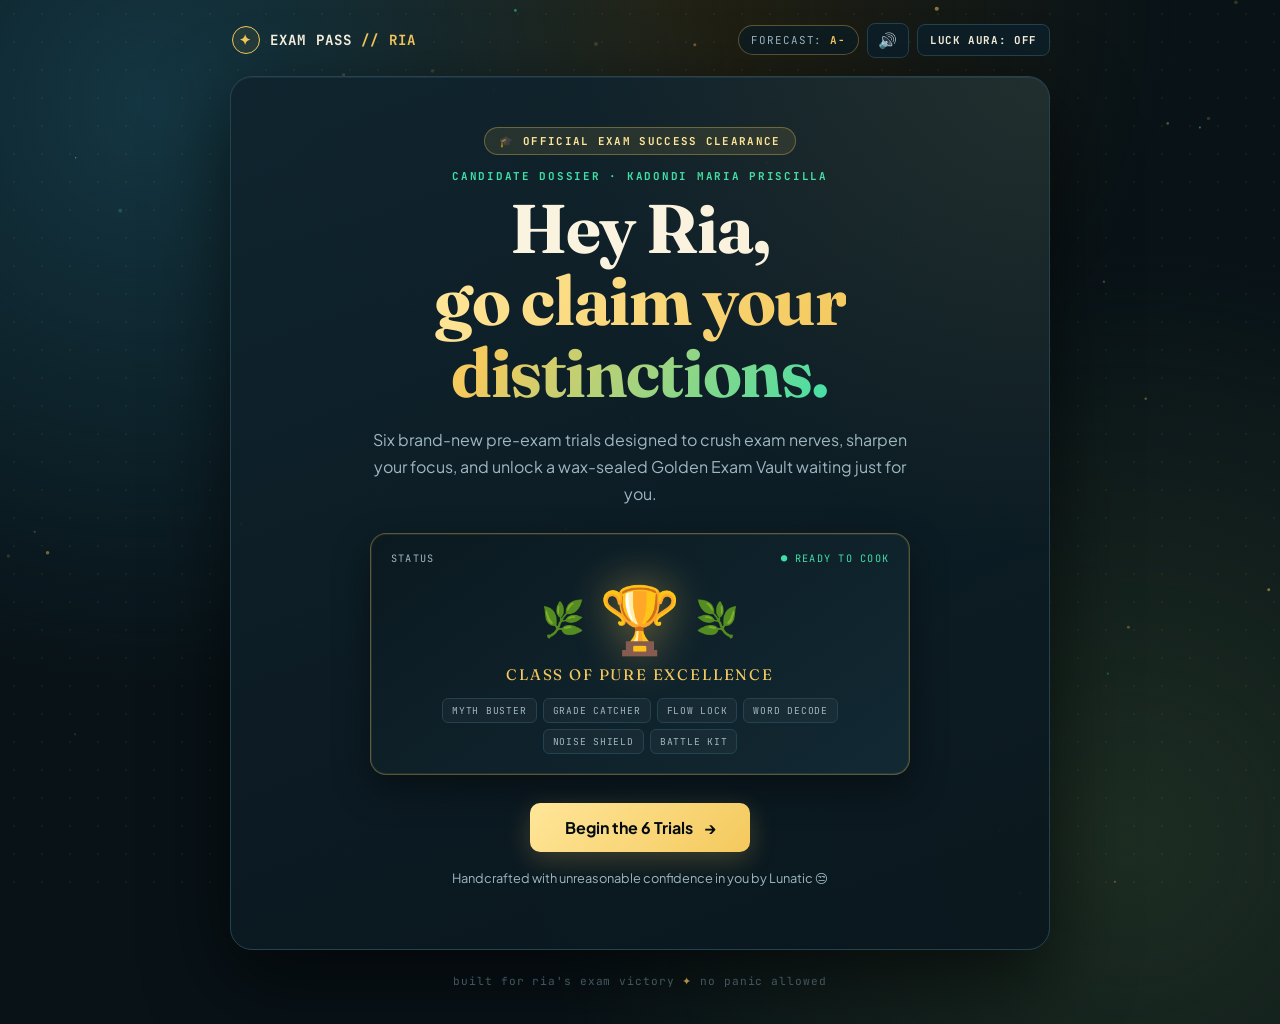
==== commit 64e5fc08: "playing" ====
--- a/index.html
+++ b/index.html
@@ -3,113 +3,178 @@
 <head>
   <meta charset="UTF-8" />
   <meta name="viewport" content="width=device-width, initial-scale=1.0" />
-  <meta name="theme-color" content="#170d1d" />
-  <title>Ria's Birthday Chaos Reset 🎂✦</title>
+  <meta name="theme-color" content="#091318" />
+  <title>Ria's Golden Exam Vault 🎓✦</title>
   <link rel="stylesheet" href="style.css" />
 </head>
 <body>
-  <div class="scanlines" aria-hidden="true"></div>
+  <div class="bg-grid" aria-hidden="true"></div>
+  <canvas id="stars" aria-hidden="true"></canvas>
+  <canvas id="fx" aria-hidden="true"></canvas>
   <div class="floating-layer" aria-hidden="true" id="floatingLayer"></div>
-  <canvas id="fx" aria-hidden="true"></canvas>
 
   <main class="app">
     <header class="topbar">
-      <button class="brand" id="brandBtn" type="button" aria-label="RIA.EXE"><span class="brand-icon">✦</span><span>RIA.EXE</span></button>
+      <button class="brand" id="brandBtn" type="button" aria-label="Exam Pass for Ria">
+        <span class="brand-seal">✦</span>
+        <span class="brand-text">EXAM PASS <em>// RIA</em></span>
+      </button>
       <div class="topbar-right">
-        <span class="chip" id="giftChip">🎁 SURPRISE: LOCKED</span>
+        <span class="grade-pill" id="gradePill" title="Live Grade Forecast">FORECAST: <strong>A-</strong></span>
         <button class="icon-btn" id="soundBtn" type="button" aria-pressed="false" aria-label="Toggle sound" title="Sound on/off">🔊</button>
-        <button class="chaos-toggle" id="chaosBtn" type="button" aria-pressed="false">CHAOS MODE: OFF</button>
+        <button class="aura-btn" id="auraBtn" type="button" aria-pressed="false">LUCK AURA: OFF</button>
       </div>
     </header>
 
     <!-- INTRO -->
-    <section class="hero panel" id="intro">
-      <div class="ribbon">🎂 TODAY IS A VERY IMPORTANT DAY</div>
-      <div class="eyebrow">UNAUTHORIZED JOY PROTOCOL // BIRTHDAY EDITION</div>
-      <h1>Hey Ria,<br /><span class="glitch">you've been selected</span> <span class="wave">✦</span></h1>
-      <p class="hero-copy">Seven completely unnecessary missions. Zero emotional homework. Several questionable decisions. Finish them all and something locked will open. 🎁</p>
-      <div class="hero-art" aria-hidden="true">
-        <span class="orbit orbit-one">✦</span><span class="orbit orbit-two">✧</span><span class="planet">🪩</span>
-        <span class="hero-emoji e1">🐸</span><span class="hero-emoji e2">🎈</span><span class="hero-emoji e3">🎂</span>
-        <span class="ticker">NO THOUGHTS // JUST VIBES // FEED THE FROG // POP THE BALLOONS // SOMETHING IS LOCKED 🎁 // CLICK EVERYTHING</span>
+    <section class="panel hero" id="intro">
+      <div class="crest-badge">🎓 OFFICIAL EXAM SUCCESS CLEARANCE</div>
+      <p class="eyebrow">CANDIDATE DOSSIER · KADONDI MARIA PRISCILLA</p>
+      <h1>Hey Ria,<br /><span class="gold-text">go claim your distinctions.</span></h1>
+      <p class="lead">Six brand-new pre-exam trials designed to crush exam nerves, sharpen your focus, and unlock a wax-sealed Golden Exam Vault waiting just for you.</p>
+
+      <div class="hero-showcase" aria-hidden="true">
+        <div class="showcase-card">
+          <div class="sc-top"><span>STATUS</span><span class="sc-dot">● READY TO COOK</span></div>
+          <div class="sc-center">
+            <span class="laurel">🌿</span>
+            <span class="sc-emblem">🏆</span>
+            <span class="laurel flip">🌿</span>
+          </div>
+          <div class="sc-label">CLASS OF PURE EXCELLENCE</div>
+          <div class="sc-tags">
+            <span>MYTH BUSTER</span>
+            <span>GRADE CATCHER</span>
+            <span>FLOW LOCK</span>
+            <span>WORD DECODE</span>
+            <span>NOISE SHIELD</span>
+            <span>BATTLE KIT</span>
+          </div>
+        </div>
       </div>
-      <button class="primary" id="startBtn" type="button">Enter the nonsense <span>↗</span></button>
-      <p class="tiny-note">Built with questionable judgement by Lunatic 😒</p>
+
+      <button class="btn-gold" id="startBtn" type="button">Begin the 6 Trials <span>→</span></button>
+      <p class="footnote">Handcrafted with unreasonable confidence in you by Lunatic 😒</p>
     </section>
 
-    <!-- MISSIONS -->
-    <section class="game panel hidden" id="game">
-      <div class="progress-wrap">
-        <div class="progress-label"><span id="roundLabel">MISSION 1 OF 7</span><span id="scoreLabel">chaos: 0 ✦</span></div>
-        <div class="progress-track"><div id="progressBar"></div></div>
+    <!-- CHALLENGES -->
+    <section class="panel game hidden" id="game">
+      <div class="trial-head">
+        <div class="trial-meta">
+          <span id="trialLabel">TRIAL 1 OF 6</span>
+          <span id="luckLabel">luck points: 0 ✦</span>
+        </div>
+        <div class="steps" id="stepDots" aria-hidden="true"></div>
       </div>
-      <div class="game-content" id="gameContent"></div>
-      <div class="feedback hidden" id="feedback" aria-live="polite"></div>
-      <button class="primary hidden" id="nextBtn" type="button">Next questionable mission <span>→</span></button>
+
+      <div class="stage" id="stage"></div>
+      <div class="verdict hidden" id="verdict" aria-live="polite"></div>
+      <button class="btn-gold hidden" id="nextBtn" type="button">Next Trial <span>→</span></button>
     </section>
 
-    <!-- SURPRISE: GIFT + CAKE -->
-    <section class="gift panel hidden" id="gift">
-      <div id="giftStage">
-        <div class="eyebrow">SURPRISE PROTOCOL // CLEARANCE GRANTED</div>
-        <h2>You unlocked something. 🔓</h2>
-        <p class="hero-copy">All seven missions complete. The file is locked with a very serious ribbon. Tap the box to open it.</p>
-        <button class="giftbox" id="giftBox" type="button" data-level="0" aria-label="Open the gift">🎁</button>
-        <div class="tap-count" id="giftCount">tap to open · 0 / 3</div>
+    <!-- VAULT UNLOCK: WAX SEAL -> GOLDEN SCRATCH CARD -->
+    <section class="panel vault hidden" id="vault">
+      <!-- Stage A: Wax Seal -->
+      <div id="sealStage">
+        <div class="crest-badge">🔓 ALL 6 TRIALS PASSED</div>
+        <p class="eyebrow">TOP-SECRET HONORS ENVELOPE</p>
+        <h2>Break the Golden Wax Seal.</h2>
+        <p class="lead">Inside is your personal Golden Exam Ticket and a message from Lunatic. <strong>Press &amp; hold</strong> the seal (or tap it 3 times) to crack it open.</p>
+
+        <div class="envelope">
+          <div class="env-flap"></div>
+          <div class="env-body">
+            <span class="env-to">TO: RIA (FUTURE DISTINCTION HOLDER)</span>
+            <button class="wax-seal" id="waxSeal" type="button" aria-label="Press and hold or tap 3 times to break wax seal">
+              <svg class="seal-ring" viewBox="0 0 120 120" aria-hidden="true">
+                <circle class="ring-bg" cx="60" cy="60" r="52" />
+                <circle class="ring-fill" id="sealProgress" cx="60" cy="60" r="52" />
+              </svg>
+              <span class="seal-core">✦</span>
+            </button>
+            <span class="env-hint" id="sealHint">hold to melt seal · or tap 0 / 3</span>
+          </div>
+        </div>
       </div>
 
-      <div id="cakeStage" class="hidden">
-        <div class="eyebrow">OFFICIAL BIRTHDAY PROCEDURE</div>
-        <h2 id="cakeTitle">Make a wish, Ria. 🕯️</h2>
-        <div class="cake" id="cake" aria-label="Birthday cake">
-          <div class="candles" id="candles"></div>
-          <div class="tier t1"></div>
-          <div class="tier t2"></div>
-          <div class="tier t3"></div>
-          <div class="plate"></div>
+      <!-- Stage B: Scratch-Off Golden Ticket -->
+      <div id="scratchStage" class="hidden">
+        <div class="crest-badge">✨ GOLDEN EXAM PROPHECY</div>
+        <p class="eyebrow">OFFICIAL SCRATCH-TO-REVEAL TICKET</p>
+        <h2>Scratch off the gold foil, Ria.</h2>
+        <p class="lead">Rub across the ticket with your finger or mouse to uncover your official exam forecast.</p>
+
+        <div class="ticket-wrap">
+          <div class="ticket-under">
+            <div class="ticket-kicker">✦ VERIFIED EXAM PROPHECY ✦</div>
+            <div class="ticket-big">PURE DISTINCTION</div>
+            <div class="ticket-sub">Calm mind · Razor memory · Zero panic · 100% Unstoppable</div>
+          </div>
+          <canvas id="scratchCanvas" width="520" height="220" aria-label="Scratch off gold foil"></canvas>
         </div>
-        <p class="hero-copy" id="cakeHint">Tap each candle to blow it out. Or press the mic button and blow for real.</p>
-        <button class="secondary" id="micBtn" type="button">Blow for real 🎤</button>
+        <div class="scratch-row">
+          <span class="scratch-pct" id="scratchPct">0% scratched</span>
+          <button class="btn-ghost" id="quickRevealBtn" type="button">Quick reveal ✨</button>
+        </div>
       </div>
     </section>
 
-    <!-- PARTY -->
-    <section class="party panel hidden" id="party">
-      <div class="ending-flower">🎉</div>
-      <div class="eyebrow">TRANSMISSION FROM LUNATIC // PRIORITY: MAXIMUM</div>
-      <h2 id="partyTitle">Happy Birthday, Ria!</h2>
-      <div class="letter" id="letter" aria-live="polite" title="Tap to skip the typing"></div>
+    <!-- FINALE: HONORS CELEBRATION -->
+    <section class="panel finale hidden" id="finale">
+      <div class="trophy-glow">🎓</div>
+      <p class="eyebrow">OFFICIAL TRANSMISSION FROM LUNATIC // PRIORITY: MAXIMUM</p>
+      <h2 class="finale-title" id="finaleTitle">Success in Your Exams, Ria!</h2>
 
-      <div id="partyRest" class="hidden">
-        <div class="note-heading">🎟️ Your birthday vouchers <small>(tap to redeem)</small></div>
-        <div class="vouchers" id="vouchers"></div>
+      <article class="letter-card" id="letter" aria-live="polite" title="Tap to reveal full letter"></article>
 
-        <div class="certificate">
-          <div class="certificate-mark">✦ RIA.EXE ✦ BIRTHDAY EDITION ✦</div>
-          <div class="certificate-title">CERTIFIED<br /><strong>CHAOS ICON</strong></div>
-          <p id="certText"></p>
-          <div class="signature"><span>Lunatic 😒</span><small>Chief Executive of Random Links</small></div>
+      <div id="finaleRest" class="hidden">
+        <!-- Lucky Blessing Drawer -->
+        <div class="blessing-box">
+          <div class="section-heading">🍀 Pocket Exam-Day Blessing Generator</div>
+          <p class="blessing-sub">Whenever exam nerves show up, pull a fresh card.</p>
+          <div class="blessing-card" id="blessingCard">
+            <span class="blessing-icon" id="blessingIcon">✨</span>
+            <p class="blessing-text" id="blessingText">Tap the button below to draw your first exam-day blessing.</p>
+          </div>
+          <button class="btn-emerald" id="drawBlessingBtn" type="button">Draw a Lucky Blessing 🍀</button>
         </div>
 
-        <div class="link-zone">
-          <div class="note-heading">Need another distraction?</div>
-          <button class="secondary" id="randomLinkBtn" type="button">Deploy random link 🎲</button>
-          <p id="linkStatus" class="link-status" aria-live="polite">The internet is waiting suspiciously.</p>
+        <!-- Exam Season Passes -->
+        <div class="section-heading">🎟️ Your Official Exam-Season Passes <small>(tap to stamp &amp; claim)</small></div>
+        <div class="passes" id="passes"></div>
+
+        <!-- Engraved Honors Diploma -->
+        <div class="diploma">
+          <div class="diploma-border">
+            <div class="diploma-top">✦ OFFICE OF ACADEMIC GREATNESS · EXAM SUCCESS WARRANT ✦</div>
+            <div class="diploma-title">CERTIFIED<br /><strong>EXAM CONQUEROR</strong></div>
+            <p class="diploma-body" id="diplomaText"></p>
+            <div class="loadout-summary" id="loadoutSummary"></div>
+            <div class="diploma-foot">
+              <div class="diploma-seal"><span>A+</span></div>
+              <div class="signature">
+                <strong>Lunatic 😒</strong>
+                <small>Chief Exam Cheerleader &amp; Minister of Good Vibes</small>
+              </div>
+            </div>
+          </div>
         </div>
 
-        <p class="final-line">P.S. You are allowed to be a person, not a productivity app. ♡</p>
-        <div class="btn-row">
-          <button class="secondary" id="songBtn" type="button">Play the song 🎵</button>
-          <button class="secondary" id="fireworksBtn" type="button">Fireworks 🎆</button>
-          <button class="secondary" id="replayBtn" type="button">Run it back ↻</button>
+        <p class="ps-line">P.S. One paper at a time. Walk in calm, trust what you know, and leave no crumbs. ♡</p>
+
+        <div class="action-row">
+          <button class="btn-emerald" id="anthemBtn" type="button">Play Victory Anthem 🎺</button>
+          <button class="btn-emerald" id="fireworksBtn" type="button">Fireworks 🎆</button>
+          <button class="btn-ghost" id="replayBtn" type="button">Replay Trials ↻</button>
         </div>
-        <button class="text-button" id="confettiBtn" type="button">Cause a tiny incident ✨</button>
+        <button class="link-btn" id="sparkleBtn" type="button">Shower extra exam luck ✨</button>
       </div>
     </section>
 
-    <footer>tiny game • enormous chaos <span>✦</span></footer>
+    <footer>built for ria's exam victory <span>✦</span> no panic allowed</footer>
   </main>
-  <noscript><p style="color:#fff;text-align:center">This little game needs JavaScript. Please enable it. 🐸</p></noscript>
+
+  <noscript><p style="color:#faf3e0;text-align:center;padding:24px">Please enable JavaScript to open Ria's Golden Exam Vault. 🎓</p></noscript>
   <script src="script.js"></script>
 </body>
 </html>
--- a/style.css
+++ b/style.css
@@ -1,208 +1,1051 @@
-@import url('https://fonts.googleapis.com/css2?family=Space+Grotesk:wght@400;500;600;700&family=Syne:wght@600;700;800&display=swap');
+@import url('https://fonts.googleapis.com/css2?family=Fraunces:opsz,wght@9..144,600;9..144,700;9..144,800&family=JetBrains+Mono:wght@500;700&family=Plus+Jakarta+Sans:wght@400;500;600;700&display=swap');
 
 :root {
-  --ink:#fff8fd; --muted:#c5a9c1; --pink:#ff5eae; --cyan:#8edcff; --lime:#ffd1f0;
-  --purple:#b68cff; --gold:#ffd86b; --bg:#170d1d; --panel:#24152c; --line:#583454;
-}
-* { box-sizing:border-box; }
-html { background:var(--bg); }
+  --bg: #081217;
+  --bg-deep: #050c10;
+  --panel: #0e1e26;
+  --panel-2: #122731;
+  --line: #234351;
+  --line-gold: #f4c95d55;
+  --ink: #faf3e0;
+  --muted: #9eb7c2;
+  --gold: #f4c95d;
+  --gold-bright: #ffe699;
+  --emerald: #3fe0a8;
+  --sky: #63d2ff;
+  --coral: #ff7b89;
+  --crimson: #b8293d;
+}
+
+* { box-sizing: border-box; }
+html { background: var(--bg); }
 body {
-  margin:0; min-height:100vh; color:var(--ink); overflow-x:hidden;
-  font-family:'Space Grotesk',system-ui,sans-serif;
-  background:radial-gradient(circle at 8% 12%,#24204c 0,transparent 28%),
-             radial-gradient(circle at 90% 82%,#172b4e 0,transparent 30%),var(--bg);
-}
-/* hue-shift goes on .app (not body) so fixed-position effects keep working */
-body.chaos .app { animation:hue-shift 4s linear infinite; }
-body.chaos .choice:nth-child(odd), body.chaos .mcard:nth-child(3n) { animation:wiggle .5s ease-in-out infinite; }
-button { font:inherit; cursor:pointer; color:inherit; }
-button:focus-visible { outline:3px solid var(--cyan); outline-offset:3px; }
-.hidden { display:none !important; }
-
-.scanlines { position:fixed; inset:0; pointer-events:none; z-index:4; opacity:.08;
-  background:repeating-linear-gradient(0deg,transparent 0 3px,#fff 4px); mix-blend-mode:overlay; }
-#fx { position:fixed; inset:0; width:100vw; height:100vh; pointer-events:none; z-index:6; }
-.petal { position:fixed; top:-30px; pointer-events:none; z-index:5; animation:fall linear forwards; }
-
-.app { width:min(820px,calc(100% - 28px)); margin:auto; padding:24px 0 30px; position:relative; z-index:1; }
-
-/* top bar */
-.topbar { display:flex; align-items:center; justify-content:space-between; gap:10px; margin-bottom:18px; flex-wrap:wrap; }
-.topbar-right { display:flex; align-items:center; gap:8px; flex-wrap:wrap; }
-.brand { display:flex; gap:9px; align-items:center; font-family:'Syne',sans-serif; font-size:1.04rem; letter-spacing:.08em; background:none; border:0; padding:4px; }
-.brand-icon { color:var(--cyan); font-size:1.45rem; animation:spin 6s linear infinite; }
-.chip { font-size:.62rem; letter-spacing:.08em; font-weight:700; color:var(--muted); border:1px dashed var(--line); border-radius:99px; padding:7px 10px; white-space:nowrap; }
-.chip.open { color:var(--bg); background:var(--gold); border:1px solid var(--gold); animation:pop .4s ease-out; }
-.icon-btn, .chaos-toggle { border:1px solid var(--purple); border-radius:6px; background:#171936; color:var(--cyan); padding:9px 12px; font-size:.68rem; font-weight:700; letter-spacing:.08em; box-shadow:0 0 15px #8e6dff22; }
-.icon-btn { font-size:.95rem; padding:6px 10px; }
-.chaos-toggle.active { color:var(--bg); background:var(--lime); border-color:var(--lime); box-shadow:0 0 22px #ff5eae88; }
-
-/* panels */
-.panel { background:linear-gradient(145deg,#2c1938ee,#1a1027ee); border:1px solid var(--line); border-radius:18px;
-  box-shadow:0 20px 70px #0008,0 0 0 1px #ffffff08 inset; padding:clamp(23px,5vw,52px); overflow:hidden; position:relative; }
-.panel::before { content:''; position:absolute; width:180px; height:180px; right:-90px; top:-90px; border:1px solid #ff8ac955; border-radius:50%; box-shadow:0 0 30px #ff5eae22; pointer-events:none; }
-.hero, .gift, .party { text-align:center; }
-.eyebrow { color:var(--cyan); font-size:.67rem; letter-spacing:.18em; font-weight:700; }
-.ribbon { display:inline-block; margin-bottom:14px; padding:7px 14px; font-size:.68rem; letter-spacing:.14em; font-weight:700; color:var(--bg); background:var(--gold); border-radius:4px; box-shadow:4px 4px 0 var(--pink); transform:rotate(-2deg); }
-h1,h2,h3 { font-family:'Syne',sans-serif; letter-spacing:-.05em; }
-h1 { font-size:clamp(2.7rem,10vw,5.7rem); line-height:.98; margin:15px 0 18px; }
-h2 { font-size:clamp(1.7rem,5vw,2.7rem); line-height:1.08; margin:11px 0; }
-.glitch { color:var(--pink); position:relative; text-shadow:3px 0 var(--cyan); }
-.hero-copy { max-width:540px; margin:0 auto 14px; color:var(--muted); line-height:1.75; }
-
-.hero-art { height:205px; max-width:590px; margin:28px auto 24px; border:1px solid #704267; background:radial-gradient(circle at 50% 45%,#4a2454,#291633 48%,#180d25); border-radius:12px; position:relative; overflow:hidden; }
-.hero-art::after { content:''; position:absolute; inset:0; background:linear-gradient(120deg,transparent 30%,#5de7ff12 50%,transparent 70%); animation:scan 3s linear infinite; }
-.planet { position:absolute; inset:36px 0 auto; font-size:5.5rem; filter:drop-shadow(0 0 20px #ff4fb3aa); animation:float 3s ease-in-out infinite; }
-.hero-emoji { position:absolute; z-index:1; font-size:2.2rem; animation:float 2.4s ease-in-out infinite; }
-.e1{left:16%;top:63px} .e2{right:17%;top:52px;animation-delay:.4s} .e3{left:47%;bottom:30px;animation-delay:.8s}
-.orbit { position:absolute; color:var(--gold); font-size:1.3rem; animation:spin 5s linear infinite; }
-.orbit-one{left:24%;top:35px} .orbit-two{right:25%;bottom:34px;animation-direction:reverse}
-.ticker { position:absolute; bottom:8px; left:0; width:160%; color:var(--lime); font-size:.62rem; letter-spacing:.1em; white-space:nowrap; animation:marquee 16s linear infinite; }
-
-/* buttons */
-.primary,.secondary { border:0; border-radius:6px; padding:15px 21px; font-weight:700; transition:.18s; }
-.primary { color:var(--bg); background:var(--lime); min-width:220px; box-shadow:5px 5px 0 var(--pink),0 0 25px #ff5eae44; }
-.primary span { margin-left:13px; font-size:1.2rem; }
-.primary:hover,.secondary:hover { transform:translate(-2px,-2px); box-shadow:8px 8px 0 var(--pink),0 0 30px #ff5eae77; }
-.secondary { background:var(--purple); color:white; box-shadow:5px 5px 0 var(--cyan); }
-.secondary:hover { box-shadow:8px 8px 0 var(--cyan),0 0 30px #8edcff55; }
-.btn-row { display:flex; flex-wrap:wrap; gap:14px; justify-content:center; margin-top:12px; }
-.text-button { display:block; margin:14px auto 0; border:0; background:transparent; color:var(--pink); font-weight:700; padding:10px; }
-.tiny-note,.final-line,.link-status { color:var(--muted); font-size:.76rem; }
-.tiny-note { margin:19px 0 0; }
-
-/* missions */
-.progress-label { display:flex; justify-content:space-between; gap:12px; color:var(--muted); font-size:.68rem; letter-spacing:.1em; font-weight:700; }
-.progress-track { height:8px; background:#1a1d39; margin-top:11px; border-radius:20px; overflow:hidden; }
-.progress-track div { height:100%; background:linear-gradient(90deg,var(--pink),var(--cyan),var(--gold)); transition:width .4s ease; }
-.game-content { padding:34px 0 22px; }
-.round-kicker { color:var(--pink); font-size:.7rem; letter-spacing:.13em; font-weight:700; }
-.question { font-size:clamp(1.7rem,5vw,2.7rem); line-height:1.08; margin:11px 0; }
-.hint { color:var(--muted); line-height:1.6; margin:0 0 24px; }
-.choices { display:grid; grid-template-columns:repeat(2,minmax(0,1fr)); gap:13px; }
-.choice { min-height:94px; text-align:left; padding:17px; border-radius:9px; border:1px solid var(--line); color:var(--ink); background:#151832; transition:.18s; line-height:1.4; }
-.choice:hover { border-color:var(--cyan); background:#1b2143; transform:translateY(-3px); box-shadow:0 9px 0 #5de7ff22; }
-.choice .emoji { display:block; font-size:1.8rem; margin-bottom:8px; }
-.choice.selected { border-color:var(--gold); box-shadow:inset 0 0 0 1px var(--gold),0 0 16px #ffd86b33; }
-.feedback { background:#181b39; border:1px solid #ff4fb366; border-left:4px solid var(--pink); padding:16px 18px; line-height:1.6; margin:0 0 20px; animation:pop .25s ease-out; }
-#nextBtn { display:block; margin-left:auto; }
-.mini-game { position:relative; background:#0d1022; border:1px dashed #5de7ff66; border-radius:12px; padding:25px; text-align:center; overflow:hidden; }
-.tap-target { border:2px solid var(--pink); border-radius:50%; background:#27204d; font-size:4rem; width:130px; height:130px; box-shadow:0 0 25px #ff4fb366; transition:.1s; user-select:none; touch-action:manipulation; }
-.tap-target:active { transform:scale(.84) rotate(-8deg); }
-.tap-count { margin-top:14px; color:var(--cyan); font-size:.85rem; }
-.meter { height:16px; background:#202343; border-radius:4px; overflow:hidden; margin:22px 0 12px; }
-.meter div { height:100%; width:0; background:linear-gradient(90deg,var(--pink),var(--gold)); transition:width .2s; }
-.meter-label { color:var(--muted); font-size:.8rem; }
-.float-text { position:absolute; pointer-events:none; font-weight:700; color:var(--gold); animation:floatup 1s ease-out forwards; z-index:2; }
-
-.reaction-zone { height:150px; position:relative; background:#0b0d1c; border-radius:9px; border:1px solid var(--line); margin-top:16px; overflow:hidden; }
-.reaction-btn { position:absolute; border:0; border-radius:50%; background:var(--pink); font-size:1.8rem; width:70px; height:70px; box-shadow:0 0 20px #ff4fb399; transition:left .15s,top .15s; touch-action:manipulation; }
-
-/* balloons */
-.balloon-zone { position:relative; height:280px; background:linear-gradient(#0b0d1c,#2a1236); border:1px solid var(--line); border-radius:9px; overflow:hidden; margin-top:16px; touch-action:manipulation; }
-.balloon { position:absolute; bottom:-70px; border:0; background:none; font-size:3.2rem; line-height:1; padding:6px; filter:hue-rotate(var(--hue)) drop-shadow(0 0 8px #ff5eae88); animation:rise var(--dur) linear forwards; }
-.balloon:hover { cursor:crosshair; }
-
-/* memory */
-.memory { display:grid; grid-template-columns:repeat(4,1fr); gap:10px; margin-top:16px; }
-.mcard { aspect-ratio:1; border-radius:10px; border:1px solid var(--line); background:#151832; position:relative; padding:0; font-size:2rem; transition:transform .25s,border-color .2s; }
-.mcard span { position:absolute; inset:0; display:grid; place-items:center; backface-visibility:hidden; transition:opacity .2s; }
-.mback { color:var(--cyan); font-size:1.6rem; }
-.mfront { opacity:0; }
-.mcard.open { transform:rotateY(180deg) rotateY(180deg); border-color:var(--cyan); }
-.mcard.open .mfront { opacity:1; } .mcard.open .mback { opacity:0; }
-.mcard.matched { border-color:var(--gold); box-shadow:0 0 16px #ffd86b44; }
-
-/* gift */
-.giftbox { display:block; margin:26px auto 8px; font-size:7rem; line-height:1; background:none; border:0; filter:drop-shadow(0 0 28px #ff5eaecc); animation:float 2.6s ease-in-out infinite; }
-.giftbox[data-level="1"] { animation:shake .5s infinite; }
-.giftbox[data-level="2"] { animation:shake .22s infinite; }
-.giftbox:active { transform:scale(.9); }
-
-/* cake */
-.cake { display:flex; flex-direction:column; align-items:center; margin:34px auto 20px; width:min(300px,100%); }
-.candles { display:flex; gap:clamp(10px,3vw,16px); height:70px; align-items:flex-end; z-index:2; margin-bottom:-2px; }
-.candle { position:relative; width:12px; height:44px; border:0; padding:0; background:transparent; }
-.candle::before { content:''; position:absolute; inset:-30px -9px -4px; }
-.candle .stick { position:absolute; inset:8px 0 0; border-radius:3px; background:repeating-linear-gradient(135deg,var(--c,#ff5eae) 0 6px,#fff 6px 10px); }
-.candle .wick { position:absolute; left:5px; top:3px; width:2px; height:7px; background:#444; }
-.candle .flame { position:absolute; left:50%; top:-18px; width:14px; height:22px; margin-left:-7px; border-radius:50% 50% 50% 50% / 62% 62% 38% 38%;
-  background:radial-gradient(circle at 50% 70%,#fff 0,#ffe27a 40%,#ff8a3d 80%); box-shadow:0 0 18px 6px #ffb34766; animation:flicker .25s ease-in-out infinite alternate; transform-origin:50% 100%; }
-.candle.out .flame { display:none; }
-.candle.out::after { content:''; position:absolute; left:50%; top:-6px; width:7px; height:7px; margin-left:-3px; border-radius:50%; background:#ffffffaa; filter:blur(2px); animation:smoke 1.6s ease-out forwards; }
-.tier { position:relative; border-radius:14px 14px 6px 6px; box-shadow:inset 0 -8px 0 #0002; }
-.tier::before { content:''; position:absolute; left:0; right:0; top:0; height:14px; background:#fff8fd; border-radius:14px 14px 10px 10px; }
-.tier::after { content:''; position:absolute; inset:18px 0 0; opacity:.8; background-image:radial-gradient(#fff 2px,transparent 3px),radial-gradient(var(--gold) 2px,transparent 3px); background-size:22px 18px,31px 23px; background-position:4px 3px,13px 9px; }
-.t1 { width:40%; height:46px; background:var(--purple); }
-.t2 { width:64%; height:54px; background:#ff8cc6; }
-.t3 { width:88%; height:64px; background:var(--pink); }
-.plate { width:100%; height:12px; border-radius:50%; background:linear-gradient(#e9dff5,#b8a8d0); margin-top:-2px; box-shadow:0 12px 25px #0008; }
-
-/* party */
-.ending-flower { font-size:3.4rem; animation:float 2.4s ease-in-out infinite; }
-.letter { max-width:600px; margin:20px auto 30px; text-align:left; line-height:1.85; background:#ffffff0a; border:1px dashed var(--pink); border-radius:12px; padding:22px clamp(16px,4vw,28px); min-height:140px; cursor:pointer; }
-.letter h3 { margin:0 0 10px; font-size:1.5rem; color:var(--gold); }
-.letter p { margin:0 0 12px; color:#f3dcef; }
-.letter .sign { color:var(--pink); font-family:'Syne',sans-serif; text-align:right; }
-.letter .typing::after { content:'▌'; color:var(--cyan); animation:blink .7s steps(1) infinite; }
-.note-heading { font-weight:700; color:var(--cyan); margin:30px 0 13px; }
-.note-heading small { color:var(--muted); font-weight:400; }
-.vouchers { display:grid; grid-template-columns:repeat(2,minmax(0,1fr)); gap:13px; text-align:left; }
-.voucher { position:relative; min-height:118px; padding:16px; border-radius:10px; border:2px dashed var(--gold); background:#1b1030; transition:.18s; overflow:hidden; }
-.voucher:hover { transform:translateY(-3px) rotate(-.6deg); }
-.voucher .vicon { font-size:1.8rem; display:block; margin-bottom:6px; }
-.voucher .vtitle { font-weight:700; color:var(--gold); display:block; margin-bottom:4px; }
-.voucher .vtext, .voucher .vstamp { display:none; font-size:.85rem; line-height:1.5; color:var(--muted); }
-.voucher .vhint { font-size:.72rem; letter-spacing:.1em; color:var(--cyan); }
-.voucher.redeemed { border-style:solid; background:#241338; }
-.voucher.redeemed .vtext { display:block; } .voucher.redeemed .vhint { display:none; }
-.voucher.redeemed .vstamp { display:block; position:absolute; right:10px; bottom:8px; color:var(--pink); border:2px solid var(--pink); border-radius:6px; padding:2px 8px; font-weight:800; font-size:.7rem; letter-spacing:.12em; transform:rotate(-10deg); animation:pop .3s ease-out; }
-
-.certificate { margin:34px auto 24px; background:#151832; border:2px solid var(--gold); padding:25px; max-width:570px; box-shadow:8px 8px 0 #ff4fb3; transform:rotate(-1deg); text-align:left; }
-.certificate-mark { color:var(--cyan); font-size:.7rem; letter-spacing:.18em; text-align:center; }
-.certificate-title { font-family:'Syne',sans-serif; font-size:2rem; color:var(--pink); margin:18px 0; text-align:center; }
-.certificate-title strong { color:var(--gold); }
-.certificate p { color:var(--muted); line-height:1.7; }
-.certificate p strong { color:var(--ink); }
-.signature { border-top:1px solid var(--line); margin-top:20px; padding-top:13px; text-align:right; }
-.signature span { display:block; color:var(--pink); font-family:'Syne',sans-serif; }
-.signature small { color:var(--muted); }
-.link-zone { border-top:1px solid var(--line); padding-top:6px; margin-top:32px; }
-.link-status { min-height:18px; }
-footer { text-align:center; color:#666b93; font-size:.7rem; padding:22px 0 0; }
-footer span { color:var(--cyan); }
-
-/* animations */
-@keyframes float { 0%,100%{transform:translateY(0)} 50%{transform:translateY(-10px)} }
-@keyframes pop { from{opacity:0;transform:translateY(8px) scale(.96)} to{opacity:1;transform:none} }
-@keyframes fall { to{transform:translateY(110vh) rotate(620deg);opacity:0} }
-@keyframes spin { to{transform:rotate(360deg)} }
-@keyframes scan { to{transform:translateX(100%)} }
-@keyframes marquee { to{transform:translateX(-40%)} }
-@keyframes hue-shift { 0%,100%{filter:hue-rotate(0)} 50%{filter:hue-rotate(35deg)} }
-@keyframes wiggle { 0%,100%{transform:rotate(-2deg)} 50%{transform:rotate(2deg)} }
-@keyframes flicker { from{transform:scale(1,1) rotate(-3deg)} to{transform:scale(.92,1.08) rotate(3deg)} }
-@keyframes smoke { to{transform:translateY(-46px) scale(3.4);opacity:0} }
-@keyframes rise { 0%{transform:translate(0,0)} 50%{transform:translate(var(--sway,0),calc(var(--rise,300px) * -.5))} 100%{transform:translate(0,calc(var(--rise,300px) * -1))} }
-@keyframes popfade { from{scale:1;opacity:1} to{scale:1.9;opacity:0} }
-@keyframes floatup { from{transform:translateY(0);opacity:1} to{transform:translateY(-60px);opacity:0} }
-@keyframes shake { 0%,100%{transform:rotate(0)} 25%{transform:rotate(-8deg) scale(1.05)} 75%{transform:rotate(8deg) scale(1.05)} }
-@keyframes blink { 50%{opacity:0} }
-
-@media (max-width:520px) {
-  .app { width:min(100% - 18px,820px); padding-top:15px; }
-  .chaos-toggle { font-size:.58rem; padding:8px; }
-  .panel { padding:24px 17px; border-radius:13px; }
-  h1 { font-size:clamp(2.5rem,13vw,4rem); }
-  .hero-art { height:170px; }
-  .planet { font-size:4.5rem; }
-  .choices, .vouchers { grid-template-columns:1fr; }
-  .choice { min-height:78px; }
-  .certificate { padding:19px; box-shadow:5px 5px 0 #ff4fb3; }
-  .certificate-title { font-size:1.55rem; }
-  .reaction-zone { height:180px; }
-  .giftbox { font-size:5.5rem; }
-}
-@media (prefers-reduced-motion:reduce) {
-  *,*::before,*::after { animation-duration:.01ms !important; animation-iteration-count:1 !important; transition-duration:.01ms !important; }
-}
+  margin: 0;
+  min-height: 100vh;
+  color: var(--ink);
+  font-family: 'Plus Jakarta Sans', system-ui, -apple-system, sans-serif;
+  overflow-x: hidden;
+  background:
+    radial-gradient(circle at 12% 10%, #143642 0%, transparent 40%),
+    radial-gradient(circle at 88% 82%, #1d2d22 0%, transparent 42%),
+    radial-gradient(circle at 50% 0%, #242112 0%, transparent 45%),
+    var(--bg);
+}
+
+.bg-grid {
+  position: fixed;
+  inset: 0;
+  pointer-events: none;
+  z-index: 0;
+  opacity: .22;
+  background-image: radial-gradient(#f4c95d44 1px, transparent 1px);
+  background-size: 28px 28px;
+}
+
+#stars, #fx {
+  position: fixed;
+  inset: 0;
+  width: 100vw;
+  height: 100vh;
+  pointer-events: none;
+}
+#stars { z-index: 1; opacity: .7; }
+#fx { z-index: 10; }
+.floating-layer { position: fixed; inset: 0; pointer-events: none; z-index: 9; overflow: hidden; }
+.petal { position: fixed; top: -32px; pointer-events: none; animation: fall linear forwards; }
+
+body.aura .panel {
+  border-color: var(--gold);
+  box-shadow: 0 24px 80px #000a, 0 0 38px #f4c95d33, inset 0 0 0 1px #f4c95d33;
+}
+body.aura .grade-pill {
+  background: var(--gold);
+  color: var(--bg);
+  border-color: var(--gold);
+}
+
+button { font: inherit; cursor: pointer; color: inherit; }
+button:focus-visible { outline: 3px solid var(--sky); outline-offset: 3px; }
+.hidden { display: none !important; }
+
+.app {
+  width: min(820px, calc(100% - 28px));
+  margin: 0 auto;
+  padding: 22px 0 36px;
+  position: relative;
+  z-index: 2;
+}
+
+/* ---------- Topbar ---------- */
+.topbar {
+  display: flex;
+  align-items: center;
+  justify-content: space-between;
+  gap: 10px;
+  flex-wrap: wrap;
+  margin-bottom: 18px;
+}
+.topbar-right { display: flex; align-items: center; gap: 8px; flex-wrap: wrap; }
+.brand {
+  display: flex;
+  align-items: center;
+  gap: 10px;
+  background: none;
+  border: 0;
+  padding: 4px 2px;
+  font-family: 'JetBrains Mono', monospace;
+  font-size: .88rem;
+  letter-spacing: .08em;
+  font-weight: 700;
+}
+.brand-seal {
+  width: 28px;
+  height: 28px;
+  display: grid;
+  place-items: center;
+  border-radius: 50%;
+  border: 1px solid var(--gold);
+  color: var(--gold);
+  background: #f4c95d14;
+  animation: slowspin 12s linear infinite;
+}
+.brand-text em { font-style: normal; color: var(--gold); }
+
+.grade-pill {
+  font-family: 'JetBrains Mono', monospace;
+  font-size: .68rem;
+  letter-spacing: .08em;
+  padding: 7px 12px;
+  border-radius: 99px;
+  border: 1px solid var(--line-gold);
+  background: #0d1d24cc;
+  color: var(--muted);
+  transition: .25s;
+}
+.grade-pill strong { color: var(--gold); }
+.grade-pill.bump { animation: pop .35s ease-out; }
+
+.icon-btn, .aura-btn {
+  border: 1px solid var(--line);
+  border-radius: 8px;
+  background: var(--panel);
+  color: var(--ink);
+  padding: 8px 12px;
+  font-family: 'JetBrains Mono', monospace;
+  font-size: .68rem;
+  font-weight: 700;
+  letter-spacing: .06em;
+  transition: .2s;
+}
+.icon-btn { font-size: .95rem; padding: 6px 10px; }
+.aura-btn:hover, .icon-btn:hover { border-color: var(--gold); }
+.aura-btn.active {
+  background: linear-gradient(135deg, var(--gold), #ffdf88);
+  color: var(--bg);
+  border-color: var(--gold);
+  box-shadow: 0 0 22px #f4c95d66;
+}
+
+/* ---------- Panels & Typography ---------- */
+.panel {
+  background: linear-gradient(160deg, #10242ef2, #0a171ef2);
+  border: 1px solid var(--line);
+  border-radius: 22px;
+  padding: clamp(24px, 5vw, 50px);
+  box-shadow: 0 28px 80px #0009, inset 0 1px 0 #ffffff10;
+  position: relative;
+  overflow: hidden;
+  transition: border-color .35s, box-shadow .35s;
+}
+.panel::before {
+  content: '';
+  position: absolute;
+  inset: 0;
+  pointer-events: none;
+  background: radial-gradient(circle at 100% 0%, #f4c95d16 0%, transparent 40%);
+}
+.hero, .vault, .finale { text-align: center; }
+
+.crest-badge {
+  display: inline-block;
+  padding: 6px 14px;
+  border-radius: 99px;
+  background: #f4c95d1a;
+  border: 1px solid var(--line-gold);
+  color: var(--gold-bright);
+  font-family: 'JetBrains Mono', monospace;
+  font-size: .68rem;
+  font-weight: 700;
+  letter-spacing: .12em;
+  margin-bottom: 14px;
+}
+.eyebrow {
+  font-family: 'JetBrains Mono', monospace;
+  font-size: .68rem;
+  letter-spacing: .16em;
+  color: var(--emerald);
+  margin: 0 0 10px;
+  font-weight: 700;
+}
+h1, h2, h3 {
+  font-family: 'Fraunces', Georgia, serif;
+  font-weight: 700;
+  letter-spacing: -.02em;
+  margin: 0;
+}
+h1 { font-size: clamp(2.3rem, 7.5vw, 4.3rem); line-height: 1.05; margin-bottom: 16px; }
+h2 { font-size: clamp(1.7rem, 4.8vw, 2.65rem); line-height: 1.12; margin-bottom: 12px; }
+.gold-text {
+  background: linear-gradient(120deg, var(--gold-bright), var(--gold) 55%, var(--emerald));
+  -webkit-background-clip: text;
+  background-clip: text;
+  color: transparent;
+}
+.lead {
+  max-width: 560px;
+  margin: 0 auto 22px;
+  color: var(--muted);
+  line-height: 1.7;
+  font-size: 1rem;
+}
+
+/* ---------- Hero Showcase ---------- */
+.hero-showcase { max-width: 540px; margin: 26px auto 28px; }
+.showcase-card {
+  background: linear-gradient(145deg, #0b1920, #122933);
+  border: 1px solid var(--line-gold);
+  border-radius: 16px;
+  padding: 18px 20px 20px;
+  box-shadow: inset 0 0 0 1px #f4c95d18, 0 14px 36px #0006;
+}
+.sc-top {
+  display: flex;
+  justify-content: space-between;
+  font-family: 'JetBrains Mono', monospace;
+  font-size: .64rem;
+  letter-spacing: .12em;
+  color: var(--muted);
+  margin-bottom: 10px;
+}
+.sc-dot { color: var(--emerald); }
+.sc-center {
+  display: flex;
+  align-items: center;
+  justify-content: center;
+  gap: 14px;
+  margin: 8px 0 6px;
+}
+.sc-emblem {
+  font-size: 4.1rem;
+  filter: drop-shadow(0 0 22px #f4c95d77);
+  animation: float 3s ease-in-out infinite;
+}
+.laurel { font-size: 2.2rem; opacity: .9; }
+.laurel.flip { transform: scaleX(-1); }
+.sc-label {
+  font-family: 'Fraunces', serif;
+  font-size: .95rem;
+  letter-spacing: .12em;
+  color: var(--gold);
+  margin-bottom: 14px;
+}
+.sc-tags {
+  display: flex;
+  flex-wrap: wrap;
+  justify-content: center;
+  gap: 6px;
+}
+.sc-tags span {
+  font-family: 'JetBrains Mono', monospace;
+  font-size: .6rem;
+  letter-spacing: .08em;
+  padding: 5px 9px;
+  border-radius: 6px;
+  background: #ffffff08;
+  border: 1px solid var(--line);
+  color: var(--muted);
+}
+
+/* ---------- Buttons ---------- */
+.btn-gold, .btn-emerald, .btn-ghost {
+  border-radius: 10px;
+  padding: 14px 24px;
+  font-weight: 700;
+  transition: transform .18s, box-shadow .18s, background .18s, border-color .18s;
+  border: 0;
+}
+.btn-gold {
+  background: linear-gradient(135deg, var(--gold-bright), var(--gold));
+  color: var(--bg-deep);
+  box-shadow: 0 8px 26px #f4c95d38;
+  min-width: 220px;
+}
+.btn-gold span { margin-left: 8px; }
+.btn-gold:hover { transform: translateY(-2px); box-shadow: 0 12px 32px #f4c95d55; }
+.btn-emerald {
+  background: linear-gradient(135deg, #5ef0bd, var(--emerald));
+  color: var(--bg-deep);
+  box-shadow: 0 8px 24px #3fe0a830;
+}
+.btn-emerald:hover { transform: translateY(-2px); box-shadow: 0 12px 30px #3fe0a850; }
+.btn-ghost {
+  background: #ffffff08;
+  border: 1px solid var(--line);
+  color: var(--ink);
+}
+.btn-ghost:hover { border-color: var(--gold); transform: translateY(-2px); }
+.link-btn {
+  display: block;
+  margin: 16px auto 0;
+  background: none;
+  border: 0;
+  color: var(--gold);
+  font-weight: 700;
+  padding: 8px;
+}
+.footnote, .ps-line { color: var(--muted); font-size: .8rem; margin-top: 18px; }
+
+/* ---------- Trial Header & Progress ---------- */
+.trial-head { margin-bottom: 24px; }
+.trial-meta {
+  display: flex;
+  justify-content: space-between;
+  gap: 10px;
+  font-family: 'JetBrains Mono', monospace;
+  font-size: .7rem;
+  letter-spacing: .1em;
+  color: var(--muted);
+  margin-bottom: 12px;
+}
+.steps {
+  display: grid;
+  grid-template-columns: repeat(6, 1fr);
+  gap: 8px;
+}
+.step-dot {
+  height: 7px;
+  border-radius: 99px;
+  background: #17303c;
+  transition: background .3s, box-shadow .3s;
+}
+.step-dot.done { background: var(--emerald); }
+.step-dot.now { background: var(--gold); box-shadow: 0 0 12px #f4c95d88; }
+
+.stage { padding: 8px 0 18px; }
+.kicker {
+  font-family: 'JetBrains Mono', monospace;
+  font-size: .7rem;
+  letter-spacing: .14em;
+  color: var(--gold);
+  font-weight: 700;
+  margin-bottom: 8px;
+}
+.hint { color: var(--muted); line-height: 1.65; margin: 0 0 22px; }
+
+.verdict {
+  background: #0b242a;
+  border: 1px solid #3fe0a855;
+  border-left: 4px solid var(--emerald);
+  border-radius: 10px;
+  padding: 16px 18px;
+  line-height: 1.65;
+  margin: 14px 0 20px;
+  animation: pop .25s ease-out;
+}
+#nextBtn { display: block; margin-left: auto; }
+
+/* ---------- Trial 1: Myth Buster Deck ---------- */
+.myth-wrap { text-align: center; }
+.myth-pips { display: flex; justify-content: center; gap: 8px; margin-bottom: 16px; }
+.myth-pip { width: 26px; height: 6px; border-radius: 99px; background: #1c3643; transition: .25s; }
+.myth-pip.done { background: var(--emerald); }
+.myth-pip.now { background: var(--gold); }
+.myth-card {
+  max-width: 540px;
+  margin: 0 auto 18px;
+  padding: 28px 24px;
+  border-radius: 16px;
+  background: linear-gradient(155deg, #132b36, #0b1b23);
+  border: 1px solid var(--line-gold);
+  box-shadow: 0 14px 36px #0006;
+  animation: pop .25s ease-out;
+}
+.myth-num {
+  font-family: 'JetBrains Mono', monospace;
+  font-size: .68rem;
+  letter-spacing: .14em;
+  color: var(--gold);
+  margin-bottom: 10px;
+}
+.myth-q {
+  font-family: 'Fraunces', serif;
+  font-size: clamp(1.25rem, 3.6vw, 1.65rem);
+  line-height: 1.35;
+  margin: 0 0 14px;
+}
+.myth-reply {
+  min-height: 44px;
+  font-size: .92rem;
+  color: var(--emerald);
+  line-height: 1.5;
+}
+.myth-actions {
+  display: flex;
+  justify-content: center;
+  gap: 14px;
+  flex-wrap: wrap;
+}
+.btn-cap, .btn-facts {
+  min-width: 155px;
+  padding: 14px 20px;
+  border-radius: 10px;
+  font-weight: 700;
+  border: 1px solid transparent;
+  transition: .18s;
+}
+.btn-cap { background: #2c1822; border-color: #ff7b8977; color: #ffb3bc; }
+.btn-cap:hover { background: #3f1e2e; transform: translateY(-2px); }
+.btn-facts { background: #102f29; border-color: #3fe0a877; color: #8af7cf; }
+.btn-facts:hover { background: #154037; transform: translateY(-2px); }
+
+/* ---------- Trial 2: Falling Grade Catcher ---------- */
+.catcher-hud {
+  display: flex;
+  justify-content: space-between;
+  align-items: center;
+  font-family: 'JetBrains Mono', monospace;
+  font-size: .78rem;
+  color: var(--gold);
+  margin-bottom: 10px;
+}
+.catcher-arena {
+  position: relative;
+  height: 300px;
+  border-radius: 14px;
+  background: linear-gradient(180deg, #071319, #0f2630);
+  border: 1px solid var(--line);
+  overflow: hidden;
+  touch-action: none;
+  user-select: none;
+  cursor: ew-resize;
+}
+.catcher-player {
+  position: absolute;
+  bottom: 12px;
+  left: 50%;
+  transform: translateX(-50%);
+  width: 78px;
+  height: 44px;
+  border-radius: 12px;
+  background: linear-gradient(135deg, var(--gold-bright), var(--gold));
+  color: var(--bg-deep);
+  display: grid;
+  place-items: center;
+  font-size: 1.7rem;
+  box-shadow: 0 0 22px #f4c95d66;
+  pointer-events: none;
+}
+.falling-item {
+  position: absolute;
+  top: -40px;
+  font-size: 1.85rem;
+  font-weight: 800;
+  line-height: 1;
+  pointer-events: none;
+  user-select: none;
+  transform: translateX(-50%);
+}
+.falling-item.grade {
+  font-family: 'JetBrains Mono', monospace;
+  font-size: 1.15rem;
+  padding: 5px 9px;
+  border-radius: 8px;
+  background: #3fe0a822;
+  border: 1px solid var(--emerald);
+  color: var(--gold-bright);
+  box-shadow: 0 0 14px #3fe0a844;
+}
+.catcher-toast {
+  position: absolute;
+  left: 50%;
+  top: 12px;
+  transform: translateX(-50%);
+  font-family: 'JetBrains Mono', monospace;
+  font-size: .72rem;
+  padding: 5px 12px;
+  border-radius: 99px;
+  background: #081217dd;
+  border: 1px solid var(--line-gold);
+  color: var(--gold-bright);
+  pointer-events: none;
+  opacity: 0;
+  transition: opacity .2s;
+}
+.catcher-toast.show { opacity: 1; }
+.catcher-tip { text-align: center; font-size: .78rem; color: var(--muted); margin-top: 10px; }
+
+/* ---------- Trial 3: Precision Focus Lock ---------- */
+.lock-box {
+  background: #09171e;
+  border: 1px solid var(--line);
+  border-radius: 14px;
+  padding: 26px 20px;
+  text-align: center;
+}
+.lock-pips { display: flex; justify-content: center; gap: 10px; margin-bottom: 18px; flex-wrap: wrap; }
+.lock-pip {
+  font-family: 'JetBrains Mono', monospace;
+  font-size: .68rem;
+  padding: 6px 12px;
+  border-radius: 99px;
+  border: 1px solid var(--line);
+  color: var(--muted);
+}
+.lock-pip.lit {
+  background: #3fe0a822;
+  border-color: var(--emerald);
+  color: var(--emerald);
+  animation: pop .3s ease-out;
+}
+.lock-track {
+  position: relative;
+  height: 44px;
+  border-radius: 99px;
+  background: #132934;
+  border: 1px solid var(--line);
+  overflow: hidden;
+  margin: 0 auto 20px;
+  max-width: 520px;
+}
+.lock-zone {
+  position: absolute;
+  top: 0;
+  bottom: 0;
+  background: linear-gradient(90deg, #3fe0a833, #3fe0a888, #3fe0a833);
+  border-left: 2px solid var(--emerald);
+  border-right: 2px solid var(--emerald);
+  transition: left .3s ease, width .3s ease;
+}
+.lock-needle {
+  position: absolute;
+  top: 4px;
+  bottom: 4px;
+  width: 10px;
+  margin-left: -5px;
+  border-radius: 99px;
+  background: var(--gold-bright);
+  box-shadow: 0 0 18px var(--gold);
+}
+.lock-msg { min-height: 24px; color: var(--gold); font-size: .88rem; margin-bottom: 14px; font-weight: 600; }
+
+/* ---------- Trial 4: Word Scramble ---------- */
+.scramble-box {
+  background: #09171e;
+  border: 1px solid var(--line);
+  border-radius: 14px;
+  padding: 24px 18px;
+  text-align: center;
+}
+.scramble-clue { color: var(--gold); font-size: .92rem; margin-bottom: 18px; font-weight: 600; }
+.word-slots { display: flex; justify-content: center; gap: 10px; margin-bottom: 20px; flex-wrap: wrap; }
+.slot {
+  width: 52px;
+  height: 58px;
+  border-radius: 10px;
+  border: 2px dashed var(--line-gold);
+  background: #0d2029;
+  color: var(--gold-bright);
+  font-family: 'JetBrains Mono', monospace;
+  font-size: 1.5rem;
+  font-weight: 700;
+  display: grid;
+  place-items: center;
+  transition: .18s;
+}
+.slot.filled { border-style: solid; border-color: var(--gold); background: #18323e; }
+.slot.good { border-color: var(--emerald); background: #123c31; color: var(--emerald); animation: pop .3s ease-out; }
+.slot.shake { border-color: var(--coral); animation: shake .35s; }
+.letter-bank { display: flex; justify-content: center; gap: 10px; flex-wrap: wrap; margin-bottom: 16px; }
+.tile {
+  width: 52px;
+  height: 54px;
+  border-radius: 10px;
+  border: 1px solid var(--gold);
+  background: linear-gradient(155deg, #1b3643, #11252f);
+  color: var(--ink);
+  font-family: 'JetBrains Mono', monospace;
+  font-size: 1.35rem;
+  font-weight: 700;
+  box-shadow: 0 4px 0 #f4c95d55;
+  transition: .15s;
+}
+.tile:hover:not(:disabled) { transform: translateY(-2px); border-color: var(--gold-bright); }
+.tile:disabled { opacity: .22; transform: scale(.92); cursor: default; box-shadow: none; }
+.scramble-controls { display: flex; justify-content: center; gap: 10px; flex-wrap: wrap; }
+
+/* ---------- Trial 5: Whack-a-Distraction Grid ---------- */
+.desk-hud {
+  display: flex;
+  justify-content: space-between;
+  font-family: 'JetBrains Mono', monospace;
+  font-size: .78rem;
+  color: var(--emerald);
+  margin-bottom: 12px;
+}
+.desk-grid {
+  display: grid;
+  grid-template-columns: repeat(3, minmax(0, 1fr));
+  gap: 12px;
+  max-width: 440px;
+  margin: 0 auto;
+}
+.desk-cell {
+  aspect-ratio: 1.15;
+  border-radius: 14px;
+  border: 1px solid var(--line);
+  background: #0a1820;
+  display: flex;
+  flex-direction: column;
+  align-items: center;
+  justify-content: center;
+  gap: 4px;
+  padding: 8px;
+  transition: .15s;
+  touch-action: manipulation;
+  user-select: none;
+}
+.desk-cell .d-emoji { font-size: 2rem; line-height: 1; }
+.desk-cell .d-label {
+  font-family: 'JetBrains Mono', monospace;
+  font-size: .62rem;
+  letter-spacing: .06em;
+  color: var(--muted);
+  text-transform: uppercase;
+}
+.desk-cell.active {
+  border-color: var(--coral);
+  background: #271721;
+  box-shadow: 0 0 18px #ff7b8933;
+  animation: pop .18s ease-out;
+}
+.desk-cell.bonus {
+  border-color: var(--gold);
+  background: #242312;
+  box-shadow: 0 0 20px #f4c95d44;
+  animation: pop .18s ease-out;
+}
+.desk-cell.hit {
+  border-color: var(--emerald);
+  background: #10332a;
+}
+
+/* ---------- Trial 6: 3-Slot Battle Kit Builder ---------- */
+.kit-bar {
+  display: grid;
+  grid-template-columns: repeat(3, minmax(0, 1fr));
+  gap: 10px;
+  margin-bottom: 20px;
+}
+.kit-slot {
+  padding: 12px 10px;
+  border-radius: 12px;
+  border: 1px dashed var(--line-gold);
+  background: #09171e;
+  text-align: center;
+  font-size: .8rem;
+  color: var(--muted);
+}
+.kit-slot strong {
+  display: block;
+  font-family: 'JetBrains Mono', monospace;
+  font-size: .62rem;
+  letter-spacing: .1em;
+  color: var(--gold);
+  margin-bottom: 4px;
+}
+.kit-slot.filled { border-style: solid; border-color: var(--emerald); color: var(--ink); background: #0f2928; }
+.kit-group { margin-bottom: 18px; }
+.kit-title {
+  font-family: 'JetBrains Mono', monospace;
+  font-size: .7rem;
+  letter-spacing: .12em;
+  color: var(--sky);
+  margin-bottom: 8px;
+}
+.kit-grid { display: grid; grid-template-columns: repeat(2, minmax(0, 1fr)); gap: 10px; }
+.kit-item {
+  text-align: left;
+  padding: 12px 14px;
+  border-radius: 10px;
+  border: 1px solid var(--line);
+  background: #0c1d25;
+  color: var(--ink);
+  font-size: .9rem;
+  transition: .16s;
+}
+.kit-item:hover { border-color: var(--gold); transform: translateY(-2px); }
+.kit-item.picked {
+  border-color: var(--emerald);
+  background: #12332d;
+  box-shadow: inset 0 0 0 1px var(--emerald);
+}
+
+/* ---------- Vault Stage A: Envelope & Wax Seal ---------- */
+.envelope {
+  max-width: 440px;
+  margin: 26px auto 10px;
+  border-radius: 16px;
+  background: linear-gradient(155deg, #f6ebd1, #e8d4a7);
+  color: #2b2113;
+  box-shadow: 0 24px 60px #0009, inset 0 0 0 2px #fff7e2;
+  position: relative;
+  overflow: hidden;
+  padding: 28px 20px 26px;
+}
+.env-flap {
+  position: absolute;
+  top: 0;
+  left: 0;
+  right: 0;
+  height: 78px;
+  background: linear-gradient(180deg, #e0c790, #ebd7ac);
+  clip-path: polygon(0 0, 100% 0, 50% 100%);
+  border-bottom: 1px solid #c7aa6c;
+  opacity: .85;
+}
+.env-body { position: relative; z-index: 1; display: flex; flex-direction: column; align-items: center; gap: 12px; }
+.env-to {
+  font-family: 'JetBrains Mono', monospace;
+  font-size: .68rem;
+  font-weight: 700;
+  letter-spacing: .12em;
+  color: #5e4722;
+}
+.wax-seal {
+  position: relative;
+  width: 126px;
+  height: 126px;
+  border: 0;
+  background: transparent;
+  padding: 0;
+  display: grid;
+  place-items: center;
+  touch-action: manipulation;
+  user-select: none;
+}
+.seal-ring {
+  position: absolute;
+  inset: 0;
+  width: 100%;
+  height: 100%;
+  transform: rotate(-90deg);
+}
+.ring-bg { fill: none; stroke: #a8884833; stroke-width: 7; }
+.ring-fill {
+  fill: none;
+  stroke: var(--gold);
+  stroke-width: 7;
+  stroke-linecap: round;
+  stroke-dasharray: 326.7;
+  stroke-dashoffset: 326.7;
+  transition: stroke-dashoffset .08s linear;
+}
+.seal-core {
+  width: 86px;
+  height: 86px;
+  border-radius: 50%;
+  display: grid;
+  place-items: center;
+  font-size: 2.3rem;
+  color: #ffe9ad;
+  background: radial-gradient(circle at 35% 30%, #e04258, var(--crimson) 62%, #751322);
+  box-shadow: 0 8px 22px #75132277, inset 0 0 0 4px #f4c95d66;
+  transition: transform .15s;
+}
+.wax-seal:active .seal-core, .wax-seal.holding .seal-core { transform: scale(.93); }
+.wax-seal.cracked .seal-core { animation: pop .3s ease-out; background: var(--gold); color: var(--bg); }
+.env-hint {
+  font-family: 'JetBrains Mono', monospace;
+  font-size: .72rem;
+  color: #6b5127;
+  font-weight: 700;
+}
+
+/* ---------- Vault Stage B: Golden Scratch-Off Ticket ---------- */
+.ticket-wrap {
+  position: relative;
+  width: min(520px, 100%);
+  aspect-ratio: 520 / 220;
+  margin: 22px auto 14px;
+  border-radius: 16px;
+  overflow: hidden;
+  border: 2px solid var(--gold);
+  box-shadow: 0 20px 50px #0009, 0 0 30px #f4c95d33;
+  user-select: none;
+}
+.ticket-under {
+  position: absolute;
+  inset: 0;
+  display: flex;
+  flex-direction: column;
+  align-items: center;
+  justify-content: center;
+  padding: 16px;
+  background: radial-gradient(circle at 50% 45%, #193c46, #0a1920 75%);
+}
+.ticket-kicker {
+  font-family: 'JetBrains Mono', monospace;
+  font-size: .68rem;
+  letter-spacing: .16em;
+  color: var(--emerald);
+  margin-bottom: 6px;
+}
+.ticket-big {
+  font-family: 'Fraunces', serif;
+  font-size: clamp(1.6rem, 5.2vw, 2.55rem);
+  font-weight: 800;
+  color: var(--gold-bright);
+  text-shadow: 0 0 24px #f4c95d66;
+}
+.ticket-sub {
+  font-size: clamp(.72rem, 2.2vw, .9rem);
+  color: var(--ink);
+  margin-top: 8px;
+}
+#scratchCanvas {
+  position: absolute;
+  inset: 0;
+  width: 100%;
+  height: 100%;
+  touch-action: none;
+  cursor: crosshair;
+  transition: opacity .5s ease;
+}
+#scratchCanvas.cleared { opacity: 0; pointer-events: none; }
+.scratch-row {
+  display: flex;
+  justify-content: center;
+  align-items: center;
+  gap: 14px;
+  flex-wrap: wrap;
+}
+.scratch-pct {
+  font-family: 'JetBrains Mono', monospace;
+  font-size: .78rem;
+  color: var(--gold);
+}
+
+/* ---------- Finale ---------- */
+.trophy-glow {
+  font-size: 3.8rem;
+  filter: drop-shadow(0 0 24px #f4c95d88);
+  animation: float 2.6s ease-in-out infinite;
+  margin-bottom: 8px;
+}
+.finale-title { margin-bottom: 20px; }
+
+.letter-card {
+  max-width: 620px;
+  margin: 0 auto 30px;
+  text-align: left;
+  padding: clamp(20px, 4vw, 32px);
+  border-radius: 16px;
+  background: linear-gradient(160deg, #132833, #0b1921);
+  border: 1px solid var(--line-gold);
+  box-shadow: 0 18px 46px #0006;
+  line-height: 1.85;
+  min-height: 150px;
+  cursor: pointer;
+}
+.letter-card h3 { color: var(--gold); font-size: 1.45rem; margin-bottom: 12px; }
+.letter-card p { margin: 0 0 13px; color: #ece5d5; }
+.letter-card .sign { color: var(--emerald); font-family: 'Fraunces', serif; text-align: right; font-size: 1.1rem; margin-bottom: 0; }
+.letter-card .typing::after { content: '▌'; color: var(--gold); animation: blink .7s steps(1) infinite; }
+
+.section-heading {
+  font-family: 'Fraunces', serif;
+  font-size: 1.25rem;
+  color: var(--gold-bright);
+  margin: 30px 0 12px;
+}
+.section-heading small { font-family: 'Plus Jakarta Sans', sans-serif; font-size: .8rem; color: var(--muted); font-weight: 500; }
+
+/* Blessing Drawer */
+.blessing-box {
+  max-width: 580px;
+  margin: 0 auto 30px;
+  padding: 22px;
+  border-radius: 16px;
+  background: #091820;
+  border: 1px solid var(--line);
+}
+.blessing-box .section-heading { margin-top: 0; margin-bottom: 4px; }
+.blessing-sub { color: var(--muted); font-size: .86rem; margin: 0 0 14px; }
+.blessing-card {
+  padding: 18px;
+  border-radius: 12px;
+  background: linear-gradient(145deg, #132c37, #0e212a);
+  border: 1px dashed var(--line-gold);
+  margin-bottom: 16px;
+  min-height: 88px;
+  display: flex;
+  flex-direction: column;
+  align-items: center;
+  justify-content: center;
+  gap: 6px;
+}
+.blessing-card.flip-in { animation: pop .3s ease-out; }
+.blessing-icon { font-size: 1.9rem; }
+.blessing-text { margin: 0; color: var(--ink); line-height: 1.55; font-size: .95rem; }
+
+/* Passes */
+.passes { display: grid; grid-template-columns: repeat(2, minmax(0, 1fr)); gap: 13px; text-align: left; }
+.pass {
+  position: relative;
+  min-height: 122px;
+  padding: 16px;
+  border-radius: 12px;
+  border: 1px dashed var(--gold);
+  background: linear-gradient(155deg, #122833, #0b1920);
+  transition: .18s;
+  overflow: hidden;
+}
+.pass:hover { transform: translateY(-3px); border-color: var(--gold-bright); }
+.pass .p-icon { font-size: 1.75rem; display: block; margin-bottom: 6px; }
+.pass .p-title { display: block; font-weight: 700; color: var(--gold-bright); margin-bottom: 4px; }
+.pass .p-hint { font-family: 'JetBrains Mono', monospace; font-size: .68rem; letter-spacing: .1em; color: var(--emerald); }
+.pass .p-text, .pass .p-stamp { display: none; }
+.pass .p-text { font-size: .85rem; line-height: 1.5; color: var(--muted); }
+.pass.claimed { border-style: solid; border-color: var(--emerald); background: #0f2927; }
+.pass.claimed .p-hint { display: none; }
+.pass.claimed .p-text { display: block; }
+.pass.claimed .p-stamp {
+  display: block;
+  position: absolute;
+  right: 10px;
+  bottom: 8px;
+  font-family: 'JetBrains Mono', monospace;
+  font-size: .68rem;
+  font-weight: 700;
+  letter-spacing: .12em;
+  color: var(--emerald);
+  border: 2px solid var(--emerald);
+  border-radius: 6px;
+  padding: 2px 8px;
+  transform: rotate(-9deg);
+  animation: pop .3s ease-out;
+}
+
+/* Engraved Diploma */
+.diploma {
+  margin: 34px auto 22px;
+  max-width: 600px;
+  padding: 8px;
+  border-radius: 16px;
+  background: linear-gradient(135deg, var(--gold), #9a7426, var(--gold-bright));
+  box-shadow: 0 20px 55px #0009;
+  text-align: left;
+}
+.diploma-border {
+  background: linear-gradient(160deg, #0e2028, #081318);
+  border-radius: 11px;
+  padding: 26px clamp(18px, 4vw, 30px);
+  border: 1px solid #f4c95d44;
+}
+.diploma-top {
+  text-align: center;
+  font-family: 'JetBrains Mono', monospace;
+  font-size: .66rem;
+  letter-spacing: .16em;
+  color: var(--emerald);
+}
+.diploma-title {
+  text-align: center;
+  font-family: 'Fraunces', serif;
+  font-size: clamp(1.65rem, 4.5vw, 2.25rem);
+  line-height: 1.12;
+  color: var(--ink);
+  margin: 14px 0 16px;
+}
+.diploma-title strong { color: var(--gold-bright); }
+.diploma-body { color: var(--muted); line-height: 1.72; margin: 0 0 16px; }
+.diploma-body strong { color: var(--ink); }
+.loadout-summary {
+  display: flex;
+  flex-wrap: wrap;
+  gap: 8px;
+  margin-bottom: 18px;
+}
+.loadout-chip {
+  font-family: 'JetBrains Mono', monospace;
+  font-size: .68rem;
+  padding: 6px 10px;
+  border-radius: 8px;
+  background: #ffffff09;
+  border: 1px solid var(--line-gold);
+  color: var(--gold-bright);
+}
+.diploma-foot {
+  display: flex;
+  align-items: center;
+  justify-content: space-between;
+  gap: 14px;
+  border-top: 1px solid var(--line);
+  padding-top: 16px;
+}
+.diploma-seal {
+  width: 54px;
+  height: 54px;
+  border-radius: 50%;
+  background: radial-gradient(circle at 35% 30%, var(--gold-bright), #c69228);
+  color: var(--bg-deep);
+  display: grid;
+  place-items: center;
+  font-family: 'Fraunces', serif;
+  font-weight: 800;
+  font-size: 1.25rem;
+  box-shadow: 0 0 20px #f4c95d55;
+  flex-shrink: 0;
+}
+.signature { text-align: right; }
+.signature strong { display: block; font-family: 'Fraunces', serif; font-size: 1.15rem; color: var(--gold); }
+.signature small { color: var(--muted); font-size: .78rem; }
+
+.action-row { display: flex; flex-wrap: wrap; gap: 12px; justify-content: center; margin-top: 16px; }
+
+footer {
+  text-align: center;
+  font-family: 'JetBrains Mono', monospace;
+  font-size: .7rem;
+  letter-spacing: .08em;
+  color: #5b7885;
+  padding: 24px 0 0;
+}
+footer span { color: var(--gold); }
+
+/* ---------- Animations ---------- */
+@keyframes float { 0%, 100% { transform: translateY(0); } 50% { transform: translateY(-9px); } }
+@keyframes pop { from { opacity: 0; transform: translateY(8px) scale(.96); } to { opacity: 1; transform: none; } }
+@keyframes fall { to { transform: translateY(110vh) rotate(540deg); opacity: 0; } }
+@keyframes slowspin { to { transform: rotate(360deg); } }
+@keyframes blink { 50% { opacity: 0; } }
+@keyframes shake {
+  0%, 100% { transform: translateX(0); }
+  25% { transform: translateX(-6px); }
+  75% { transform: translateX(6px); }
+}
+
+@media (max-width: 560px) {
+  .app { width: min(100% - 18px, 820px); padding-top: 14px; }
+  .panel { padding: 22px 16px; border-radius: 16px; }
+  .passes, .kit-grid { grid-template-columns: 1fr; }
+  .kit-bar { grid-template-columns: 1fr; }
+  .slot, .tile { width: 44px; height: 48px; font-size: 1.2rem; }
+  .catcher-arena { height: 270px; }
+  .desk-grid { gap: 9px; }
+  .aura-btn, .grade-pill { font-size: .62rem; padding: 7px 9px; }
+}
+
+@media (prefers-reduced-motion: reduce) {
+  *, *::before, *::after { animation-duration: .01ms !important; animation-iteration-count: 1 !important; transition-duration: .01ms !important; }
+}
